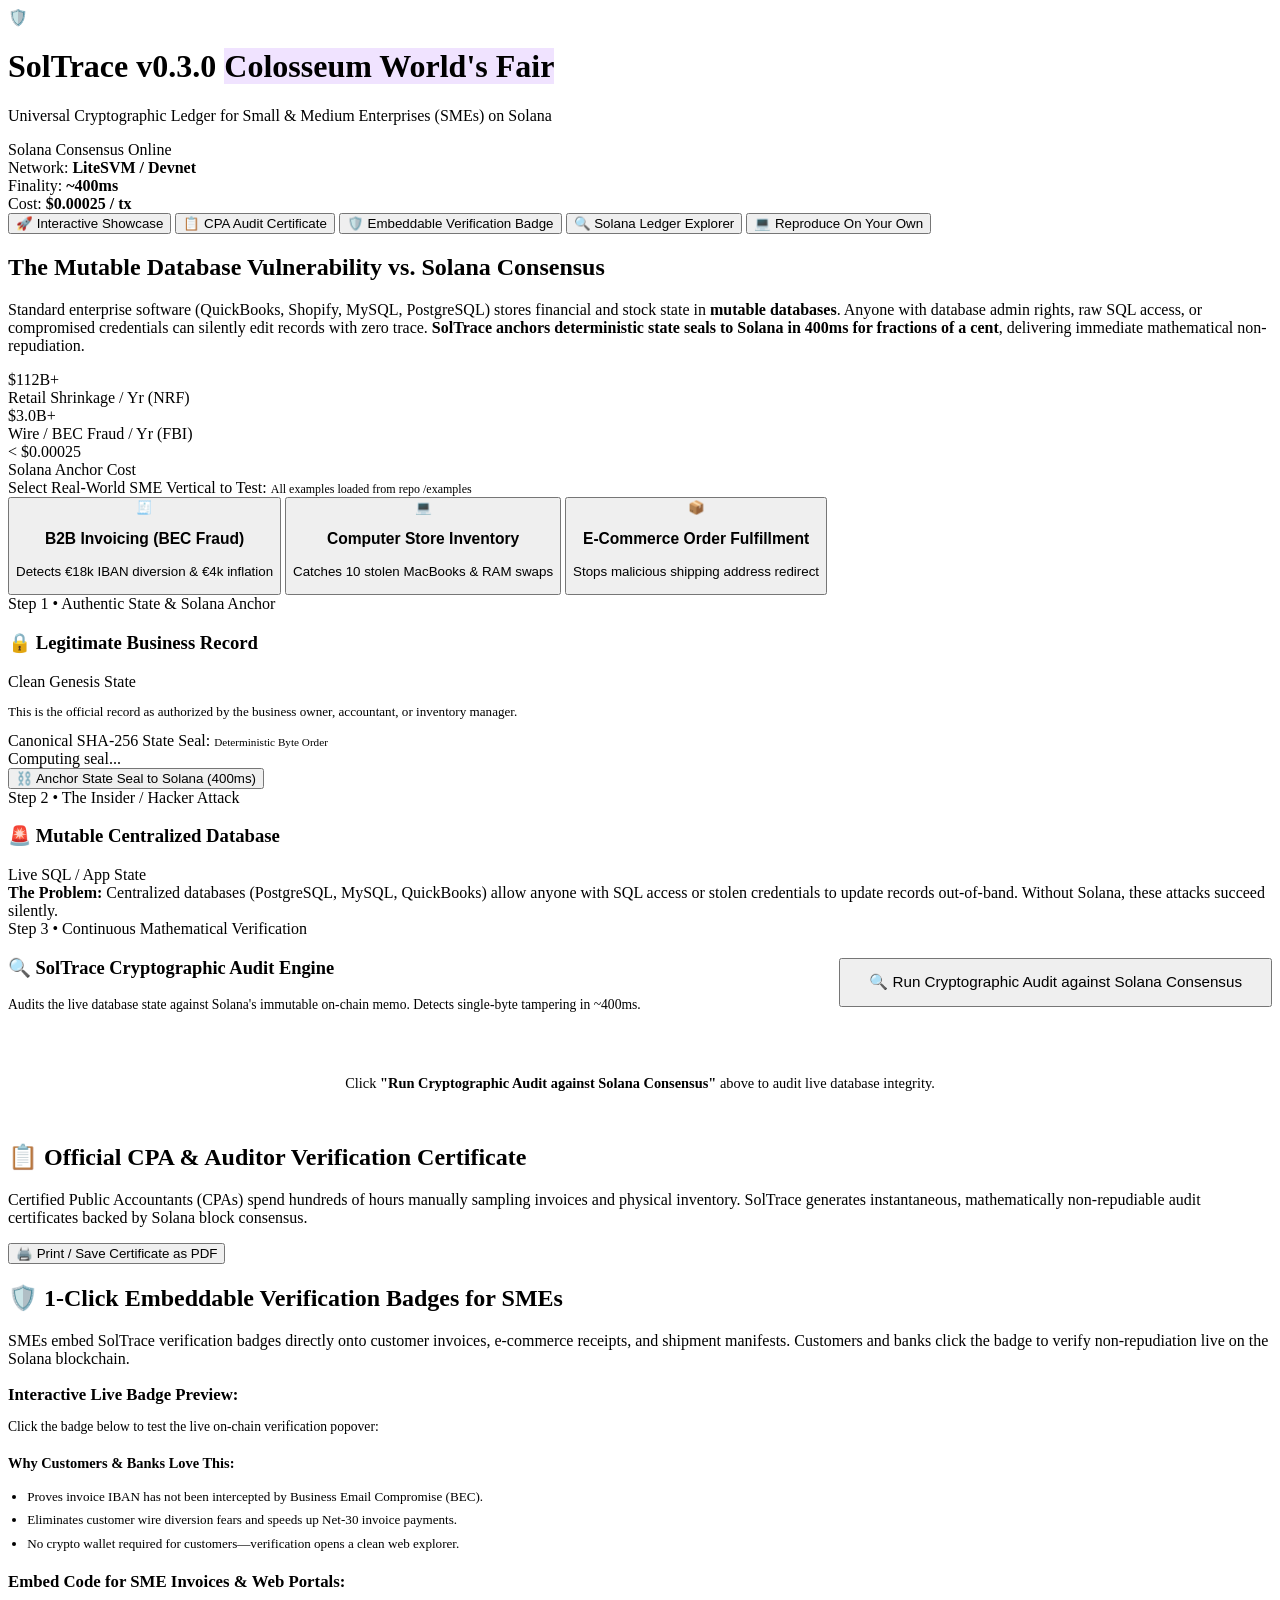
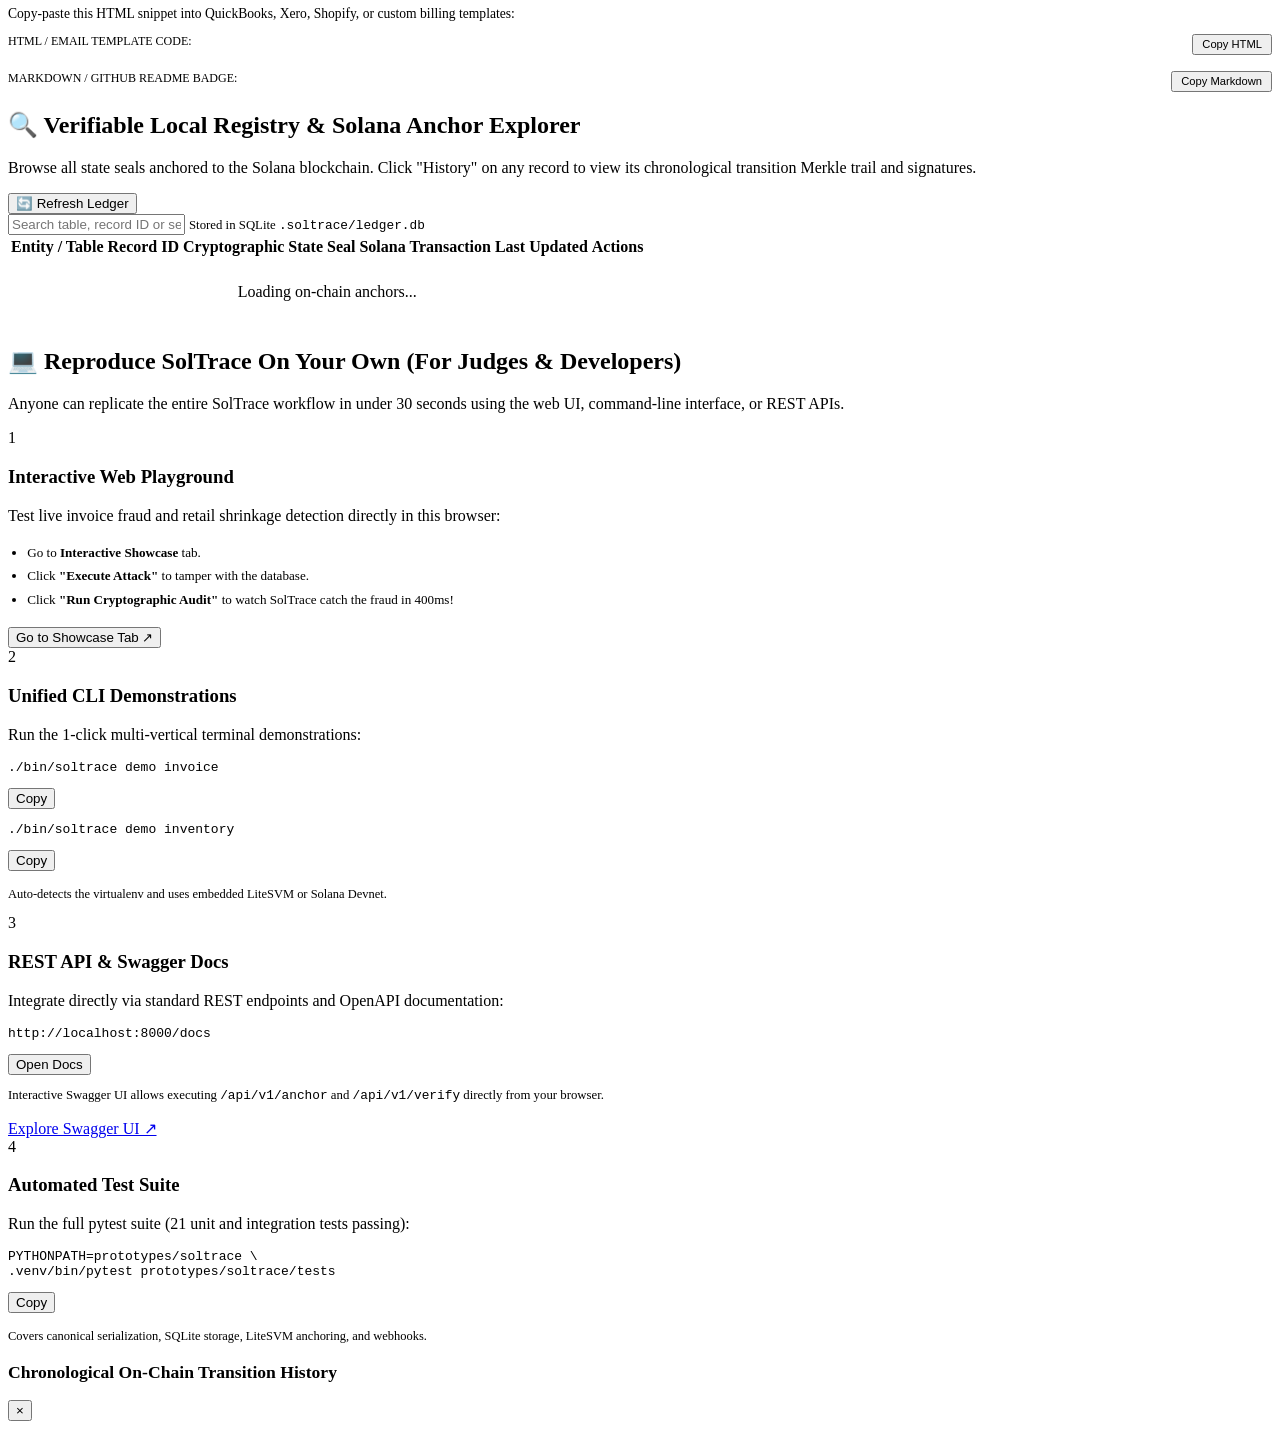
==== soltrace/static/index.html @ 2606b8f2 "feat: add interactive visual dashboard, CPA audit certificates, and verification badges - Add visual" ====
<!DOCTYPE html>
<html lang="en">
<head>
  <meta charset="UTF-8">
  <meta name="viewport" content="width=device-width, initial-scale=1.0">
  <title>SolTrace 🛡️ — Universal Cryptographic Ledger on Solana</title>
  <link rel="stylesheet" href="/static/style.css">
  <link rel="icon" href="data:image/svg+xml,<svg xmlns='http://www.w3.org/2000/svg' viewBox='0 0 100 100'><text y='.9em' font-size='90'>🛡️</text></svg>">
</head>
<body>

  <!-- Top App Header -->
  <header class="app-header">
    <div class="header-inner">
      <div class="brand-wrapper">
        <div class="brand-logo-icon">🛡️</div>
        <div class="brand-title-group">
          <h1>
            SolTrace
            <span class="badge-version">v0.3.0</span>
            <span class="badge-version" style="background:rgba(153,69,255,0.15); color:var(--solana-purple); border-color:rgba(153,69,255,0.3);">Colosseum World's Fair</span>
          </h1>
          <p>Universal Cryptographic Ledger for Small & Medium Enterprises (SMEs) on Solana</p>
        </div>
      </div>

      <!-- Network Telemetry -->
      <div class="network-telemetry">
        <div class="status-indicator">
          <span class="status-pulse"></span>
          <span>Solana Consensus Online</span>
        </div>
        <div class="telemetry-item">
          Network: <strong id="telemetry-network">LiteSVM / Devnet</strong>
        </div>
        <div class="telemetry-item">
          Finality: <strong>~400ms</strong>
        </div>
        <div class="telemetry-item">
          Cost: <strong>$0.00025 / tx</strong>
        </div>
      </div>
    </div>
  </header>

  <!-- Navigation Tabs -->
  <nav class="nav-tabs">
    <div class="nav-tabs-inner">
      <button class="tab-btn active" data-tab="tab-showcase">
        <span>🚀</span> Interactive Showcase
      </button>
      <button class="tab-btn" data-tab="tab-certificate">
        <span>📋</span> CPA Audit Certificate
      </button>
      <button class="tab-btn" data-tab="tab-badge">
        <span>🛡️</span> Embeddable Verification Badge
      </button>
      <button class="tab-btn" data-tab="tab-explorer">
        <span>🔍</span> Solana Ledger Explorer
      </button>
      <button class="tab-btn" data-tab="tab-reproduce">
        <span>💻</span> Reproduce On Your Own
      </button>
    </div>
  </nav>

  <!-- Main Content Area -->
  <main class="app-main">

    <!-- 1. Interactive Showcase Tab -->
    <section id="tab-showcase" class="tab-content-panel active">
      
      <!-- Story Context Banner -->
      <div class="story-banner">
        <div class="story-text">
          <h2>
            <span>The Mutable Database Vulnerability vs. Solana Consensus</span>
          </h2>
          <p>
            Standard enterprise software (QuickBooks, Shopify, MySQL, PostgreSQL) stores financial and stock state in <strong>mutable databases</strong>. Anyone with database admin rights, raw SQL access, or compromised credentials can silently edit records with zero trace. <strong>SolTrace anchors deterministic state seals to Solana in 400ms for fractions of a cent</strong>, delivering immediate mathematical non-repudiation.
          </p>
        </div>
        <div class="story-stats">
          <div class="stat-item">
            <div class="stat-value">$112B+</div>
            <div class="stat-label">Retail Shrinkage / Yr (NRF)</div>
          </div>
          <div class="stat-item">
            <div class="stat-value">$3.0B+</div>
            <div class="stat-label">Wire / BEC Fraud / Yr (FBI)</div>
          </div>
          <div class="stat-item">
            <div class="stat-value">&lt; $0.00025</div>
            <div class="stat-label">Solana Anchor Cost</div>
          </div>
        </div>
      </div>

      <!-- Vertical Showcase Selector -->
      <div class="vertical-selector-group">
        <div class="selector-label">
          <span>Select Real-World SME Vertical to Test:</span>
          <span style="font-size: 0.75rem; text-transform: none; color: var(--solana-cyan);">All examples loaded from repo /examples</span>
        </div>
        <div class="vertical-buttons">
          <button class="vertical-card-btn active" data-vertical="invoice" onclick="loadPreset('invoice')">
            <div class="vertical-icon">🧾</div>
            <div class="vertical-info">
              <h3>B2B Invoicing (BEC Fraud)</h3>
              <p>Detects €18k IBAN diversion & €4k inflation</p>
            </div>
          </button>

          <button class="vertical-card-btn" data-vertical="inventory" onclick="loadPreset('inventory')">
            <div class="vertical-icon">💻</div>
            <div class="vertical-info">
              <h3>Computer Store Inventory</h3>
              <p>Catches 10 stolen MacBooks & RAM swaps</p>
            </div>
          </button>

          <button class="vertical-card-btn" data-vertical="order" onclick="loadPreset('order')">
            <div class="vertical-icon">📦</div>
            <div class="vertical-info">
              <h3>E-Commerce Order Fulfillment</h3>
              <p>Stops malicious shipping address redirect</p>
            </div>
          </button>
        </div>
      </div>

      <!-- Two-Column Interactive Arena -->
      <div class="showcase-pipeline">

        <!-- Step 1: Authentic Record & Solana Anchor -->
        <div class="pipeline-card">
          <div class="card-step-badge">Step 1 • Authentic State & Solana Anchor</div>
          <div class="card-header">
            <h3><span>🔒</span> Legitimate Business Record</h3>
            <span class="badge-version" style="color: var(--solana-green);">Clean Genesis State</span>
          </div>

          <p style="font-size: 0.82rem; color: var(--text-secondary); margin-bottom: 0.75rem;">
            This is the official record as authorized by the business owner, accountant, or inventory manager.
          </p>

          <!-- Authentic Document Visualizer -->
          <div id="authentic-doc-container"></div>

          <!-- Deterministic Fingerprint Preview -->
          <div class="crypto-fingerprint-box">
            <div class="fingerprint-title">
              <span>Canonical SHA-256 State Seal:</span>
              <span style="color: var(--solana-cyan); font-size: 0.7rem;">Deterministic Byte Order</span>
            </div>
            <div id="state-seal-preview" class="fingerprint-hash">
              Computing seal...
            </div>
          </div>

          <!-- Solana Confirmation Box -->
          <div id="solana-confirmation-box" class="solana-confirmation-box" style="display: none;">
            <div class="conf-row">
              <span class="conf-label">Solana Status:</span>
              <span class="conf-val" style="color: var(--solana-green);">✔ Confirmed on Solana Blockchain</span>
            </div>
            <div class="conf-row">
              <span class="conf-label">Memo Program:</span>
              <span class="conf-val" style="font-size: 0.7rem;">MemoSq4gqABAXKb96qnH8TysNcWxMyWCqXgDLGmfcHr</span>
            </div>
            <div class="conf-row">
              <span class="conf-label">Transaction Tx:</span>
              <span class="conf-val" style="font-size: 0.72rem; word-break: break-all;" id="conf-signature">-</span>
            </div>
            <div class="conf-row">
              <span class="conf-label">Network / Latency:</span>
              <span class="conf-val" id="conf-network">LiteSVM (400ms • $0.00025)</span>
            </div>
            <div style="margin-top: 0.35rem; text-align: right;">
              <a id="conf-explorer-link" href="#" target="_blank" style="font-size: 0.75rem; color: var(--solana-cyan); text-decoration: none;">
                View on Solana Explorer ↗
              </a>
            </div>
          </div>

          <button id="btn-anchor-solana" class="btn btn-solana" onclick="anchorCurrentRecord()">
            <span>⛓️</span> Anchor State Seal to Solana (400ms)
          </button>
        </div>

        <!-- Step 2: Simulate The Attack -->
        <div id="live-doc-card" class="pipeline-card">
          <div class="card-step-badge" style="color: var(--warning-amber);">Step 2 • The Insider / Hacker Attack</div>
          <div class="card-header">
            <h3><span>🚨</span> Mutable Centralized Database</h3>
            <span class="badge-version" style="color: var(--warning-amber);">Live SQL / App State</span>
          </div>

          <!-- Context explanation -->
          <div class="attack-context-box">
            <strong>The Problem:</strong> Centralized databases (PostgreSQL, MySQL, QuickBooks) allow anyone with SQL access or stolen credentials to update records out-of-band. Without Solana, these attacks succeed silently.
          </div>

          <!-- Live Document Visualizer -->
          <div id="live-doc-container"></div>

          <!-- Attack Simulation Buttons -->
          <div id="attack-buttons-container" class="attack-buttons-group"></div>
        </div>

      </div>

      <!-- Step 3: Run Cryptographic Audit Panel (Full Width) -->
      <div class="audit-panel-section">
        <div class="card-step-badge" style="color: var(--solana-green);">Step 3 • Continuous Mathematical Verification</div>
        
        <div style="display: flex; align-items: center; justify-content: space-between; flex-wrap: wrap; gap: 1rem; margin-bottom: 1rem;">
          <div>
            <h3 style="font-size: 1.15rem; font-weight: 800;">
              <span>🔍</span> SolTrace Cryptographic Audit Engine
            </h3>
            <p style="font-size: 0.85rem; color: var(--text-secondary);">
              Audits the live database state against Solana's immutable on-chain memo. Detects single-byte tampering in ~400ms.
            </p>
          </div>

          <button id="btn-run-audit" class="btn btn-primary" style="font-size: 0.95rem; padding: 0.85rem 1.75rem;" onclick="runAuditVerification()">
            <span>🔍</span> Run Cryptographic Audit against Solana Consensus
          </button>
        </div>

        <!-- Dynamic Audit Results Banner -->
        <div id="audit-result-container">
          <div style="text-align: center; padding: 2rem; color: var(--text-muted); font-size: 0.9rem;">
            Click <strong>"Run Cryptographic Audit against Solana Consensus"</strong> above to audit live database integrity.
          </div>
        </div>

      </div>

    </section>

    <!-- 2. CPA Audit Certificate Tab -->
    <section id="tab-certificate" class="tab-content-panel">
      <div class="story-banner">
        <div class="story-text">
          <h2><span>📋</span> Official CPA & Auditor Verification Certificate</h2>
          <p>
            Certified Public Accountants (CPAs) spend hundreds of hours manually sampling invoices and physical inventory. SolTrace generates instantaneous, mathematically non-repudiable audit certificates backed by Solana block consensus.
          </p>
        </div>
        <div>
          <button class="btn btn-primary" onclick="printCertificate()">
            <span>🖨️</span> Print / Save Certificate as PDF
          </button>
        </div>
      </div>

      <!-- Certificate Preview Container -->
      <div id="cert-render-target"></div>
    </section>

    <!-- 3. Embeddable Verification Badge Tab -->
    <section id="tab-badge" class="tab-content-panel">
      <div class="story-banner">
        <div class="story-text">
          <h2><span>🛡️</span> 1-Click Embeddable Verification Badges for SMEs</h2>
          <p>
            SMEs embed SolTrace verification badges directly onto customer invoices, e-commerce receipts, and shipment manifests. Customers and banks click the badge to verify non-repudiation live on the Solana blockchain.
          </p>
        </div>
      </div>

      <div class="badge-showcase-grid">
        <div class="badge-preview-card">
          <h3 style="font-size: 1.05rem; margin-bottom: 0.5rem;">Interactive Live Badge Preview:</h3>
          <p style="font-size: 0.85rem; color: var(--text-secondary); margin-bottom: 1.25rem;">
            Click the badge below to test the live on-chain verification popover:
          </p>

          <div class="badge-live-render" id="badge-preview-target"></div>

          <h4 style="font-size: 0.9rem; margin-bottom: 0.5rem;">Why Customers & Banks Love This:</h4>
          <ul style="font-size: 0.82rem; color: var(--text-secondary); padding-left: 1.2rem; line-height: 1.8;">
            <li>Proves invoice IBAN has not been intercepted by Business Email Compromise (BEC).</li>
            <li>Eliminates customer wire diversion fears and speeds up Net-30 invoice payments.</li>
            <li>No crypto wallet required for customers—verification opens a clean web explorer.</li>
          </ul>
        </div>

        <div class="badge-preview-card">
          <h3 style="font-size: 1.05rem; margin-bottom: 0.5rem;">Embed Code for SME Invoices & Web Portals:</h3>
          <p style="font-size: 0.85rem; color: var(--text-secondary); margin-bottom: 0.75rem;">
            Copy-paste this HTML snippet into QuickBooks, Xero, Shopify, or custom billing templates:
          </p>

          <div style="margin-bottom: 1rem;">
            <div style="font-size: 0.75rem; text-transform: uppercase; color: var(--text-muted); margin-bottom: 0.35rem; display: flex; justify-content: space-between;">
              <span>HTML / Email Template Code:</span>
              <button class="btn btn-outline" style="padding: 0.15rem 0.5rem; font-size: 0.7rem;" onclick="copyCode('code-snippet-html')">Copy HTML</button>
            </div>
            <pre class="code-box" id="code-snippet-html"></pre>
          </div>

          <div>
            <div style="font-size: 0.75rem; text-transform: uppercase; color: var(--text-muted); margin-bottom: 0.35rem; display: flex; justify-content: space-between;">
              <span>Markdown / GitHub README Badge:</span>
              <button class="btn btn-outline" style="padding: 0.15rem 0.5rem; font-size: 0.7rem;" onclick="copyCode('code-snippet-md')">Copy Markdown</button>
            </div>
            <pre class="code-box" id="code-snippet-md"></pre>
          </div>
        </div>
      </div>
    </section>

    <!-- 4. Solana Ledger Explorer Tab -->
    <section id="tab-explorer" class="tab-content-panel">
      <div class="story-banner">
        <div class="story-text">
          <h2><span>🔍</span> Verifiable Local Registry & Solana Anchor Explorer</h2>
          <p>
            Browse all state seals anchored to the Solana blockchain. Click "History" on any record to view its chronological transition Merkle trail and signatures.
          </p>
        </div>
        <div>
          <button class="btn btn-outline" onclick="refreshLedger()">
            <span>🔄</span> Refresh Ledger
          </button>
        </div>
      </div>

      <div class="explorer-table-wrapper">
        <div class="table-controls">
          <input type="text" class="search-input" placeholder="Search table, record ID or seal..." onkeyup="filterExplorerTable(this.value)">
          <span style="font-size: 0.8rem; color: var(--text-muted);">Stored in SQLite <code>.soltrace/ledger.db</code></span>
        </div>

        <table class="explorer-table">
          <thead>
            <tr>
              <th>Entity / Table</th>
              <th>Record ID</th>
              <th>Cryptographic State Seal</th>
              <th>Solana Transaction</th>
              <th>Last Updated</th>
              <th>Actions</th>
            </tr>
          </thead>
          <tbody id="explorer-table-body">
            <tr>
              <td colspan="6" style="text-align: center; padding: 1.5rem; color: var(--text-muted);">
                Loading on-chain anchors...
              </td>
            </tr>
          </tbody>
        </table>
      </div>
    </section>

    <!-- 5. Reproduce On Your Own Tab -->
    <section id="tab-reproduce" class="tab-content-panel">
      <div class="story-banner">
        <div class="story-text">
          <h2><span>💻</span> Reproduce SolTrace On Your Own (For Judges & Developers)</h2>
          <p>
            Anyone can replicate the entire SolTrace workflow in under 30 seconds using the web UI, command-line interface, or REST APIs.
          </p>
        </div>
      </div>

      <div class="reproduce-grid">
        
        <div class="reproduce-step-card">
          <div class="step-number-tag">1</div>
          <h3>Interactive Web Playground</h3>
          <p>Test live invoice fraud and retail shrinkage detection directly in this browser:</p>
          <ul style="font-size: 0.82rem; color: var(--text-secondary); padding-left: 1.2rem; line-height: 1.8; margin-bottom: 1rem;">
            <li>Go to <strong>Interactive Showcase</strong> tab.</li>
            <li>Click <strong>"Execute Attack"</strong> to tamper with the database.</li>
            <li>Click <strong>"Run Cryptographic Audit"</strong> to watch SolTrace catch the fraud in 400ms!</li>
          </ul>
          <button class="btn btn-primary" onclick="switchTab('tab-showcase')">Go to Showcase Tab ↗</button>
        </div>

        <div class="reproduce-step-card">
          <div class="step-number-tag">2</div>
          <h3>Unified CLI Demonstrations</h3>
          <p>Run the 1-click multi-vertical terminal demonstrations:</p>
          <div style="position: relative; margin-bottom: 0.75rem;">
            <pre class="code-box">./bin/soltrace demo invoice</pre>
            <button class="copy-code-btn" onclick="navigator.clipboard.writeText('./bin/soltrace demo invoice'); alert('Copied!');">Copy</button>
          </div>
          <div style="position: relative; margin-bottom: 1rem;">
            <pre class="code-box">./bin/soltrace demo inventory</pre>
            <button class="copy-code-btn" onclick="navigator.clipboard.writeText('./bin/soltrace demo inventory'); alert('Copied!');">Copy</button>
          </div>
          <p style="font-size: 0.78rem; color: var(--text-muted);">Auto-detects the virtualenv and uses embedded LiteSVM or Solana Devnet.</p>
        </div>

        <div class="reproduce-step-card">
          <div class="step-number-tag">3</div>
          <h3>REST API & Swagger Docs</h3>
          <p>Integrate directly via standard REST endpoints and OpenAPI documentation:</p>
          <div style="position: relative; margin-bottom: 0.75rem;">
            <pre class="code-box">http://localhost:8000/docs</pre>
            <button class="copy-code-btn" onclick="window.open('/docs', '_blank');">Open Docs</button>
          </div>
          <p style="font-size: 0.8rem; color: var(--text-secondary); margin-bottom: 1rem;">
            Interactive Swagger UI allows executing <code>/api/v1/anchor</code> and <code>/api/v1/verify</code> directly from your browser.
          </p>
          <a href="/docs" target="_blank" class="btn btn-outline">Explore Swagger UI ↗</a>
        </div>

        <div class="reproduce-step-card">
          <div class="step-number-tag">4</div>
          <h3>Automated Test Suite</h3>
          <p>Run the full pytest suite (21 unit and integration tests passing):</p>
          <div style="position: relative; margin-bottom: 1rem;">
            <pre class="code-box">PYTHONPATH=prototypes/soltrace \
.venv/bin/pytest prototypes/soltrace/tests</pre>
            <button class="copy-code-btn" onclick="navigator.clipboard.writeText('PYTHONPATH=prototypes/soltrace .venv/bin/pytest prototypes/soltrace/tests'); alert('Copied!');">Copy</button>
          </div>
          <p style="font-size: 0.78rem; color: var(--text-muted);">Covers canonical serialization, SQLite storage, LiteSVM anchoring, and webhooks.</p>
        </div>

      </div>
    </section>

  </main>

  <!-- History Modal Overlay -->
  <div id="history-modal" class="modal-overlay" onclick="if(event.target===this)closeModal()">
    <div class="modal-window">
      <div class="modal-header">
        <h3 style="font-size: 1.1rem; font-weight: 700;">Chronological On-Chain Transition History</h3>
        <button class="modal-close-btn" onclick="closeModal()">&times;</button>
      </div>
      <div id="modal-history-content"></div>
    </div>
  </div>

  <script src="/static/app.js"></script>
</body>
</html>
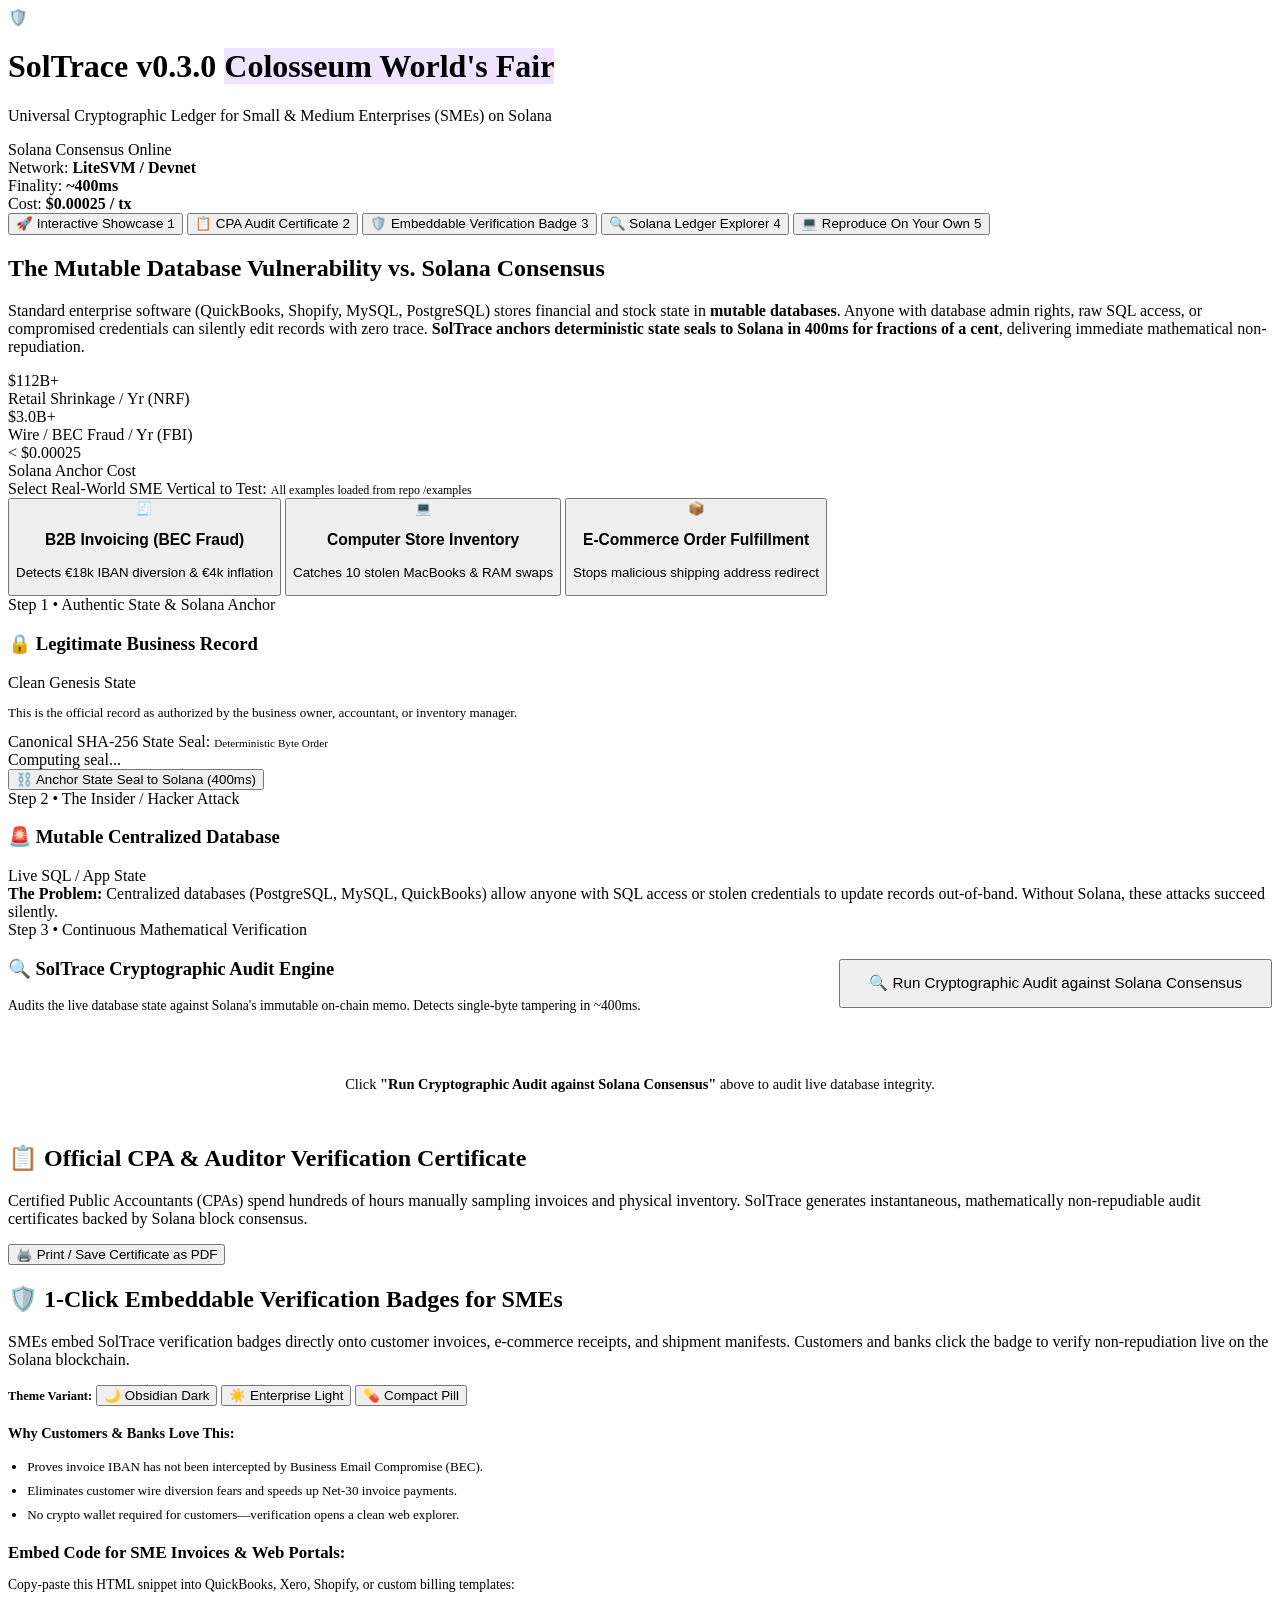
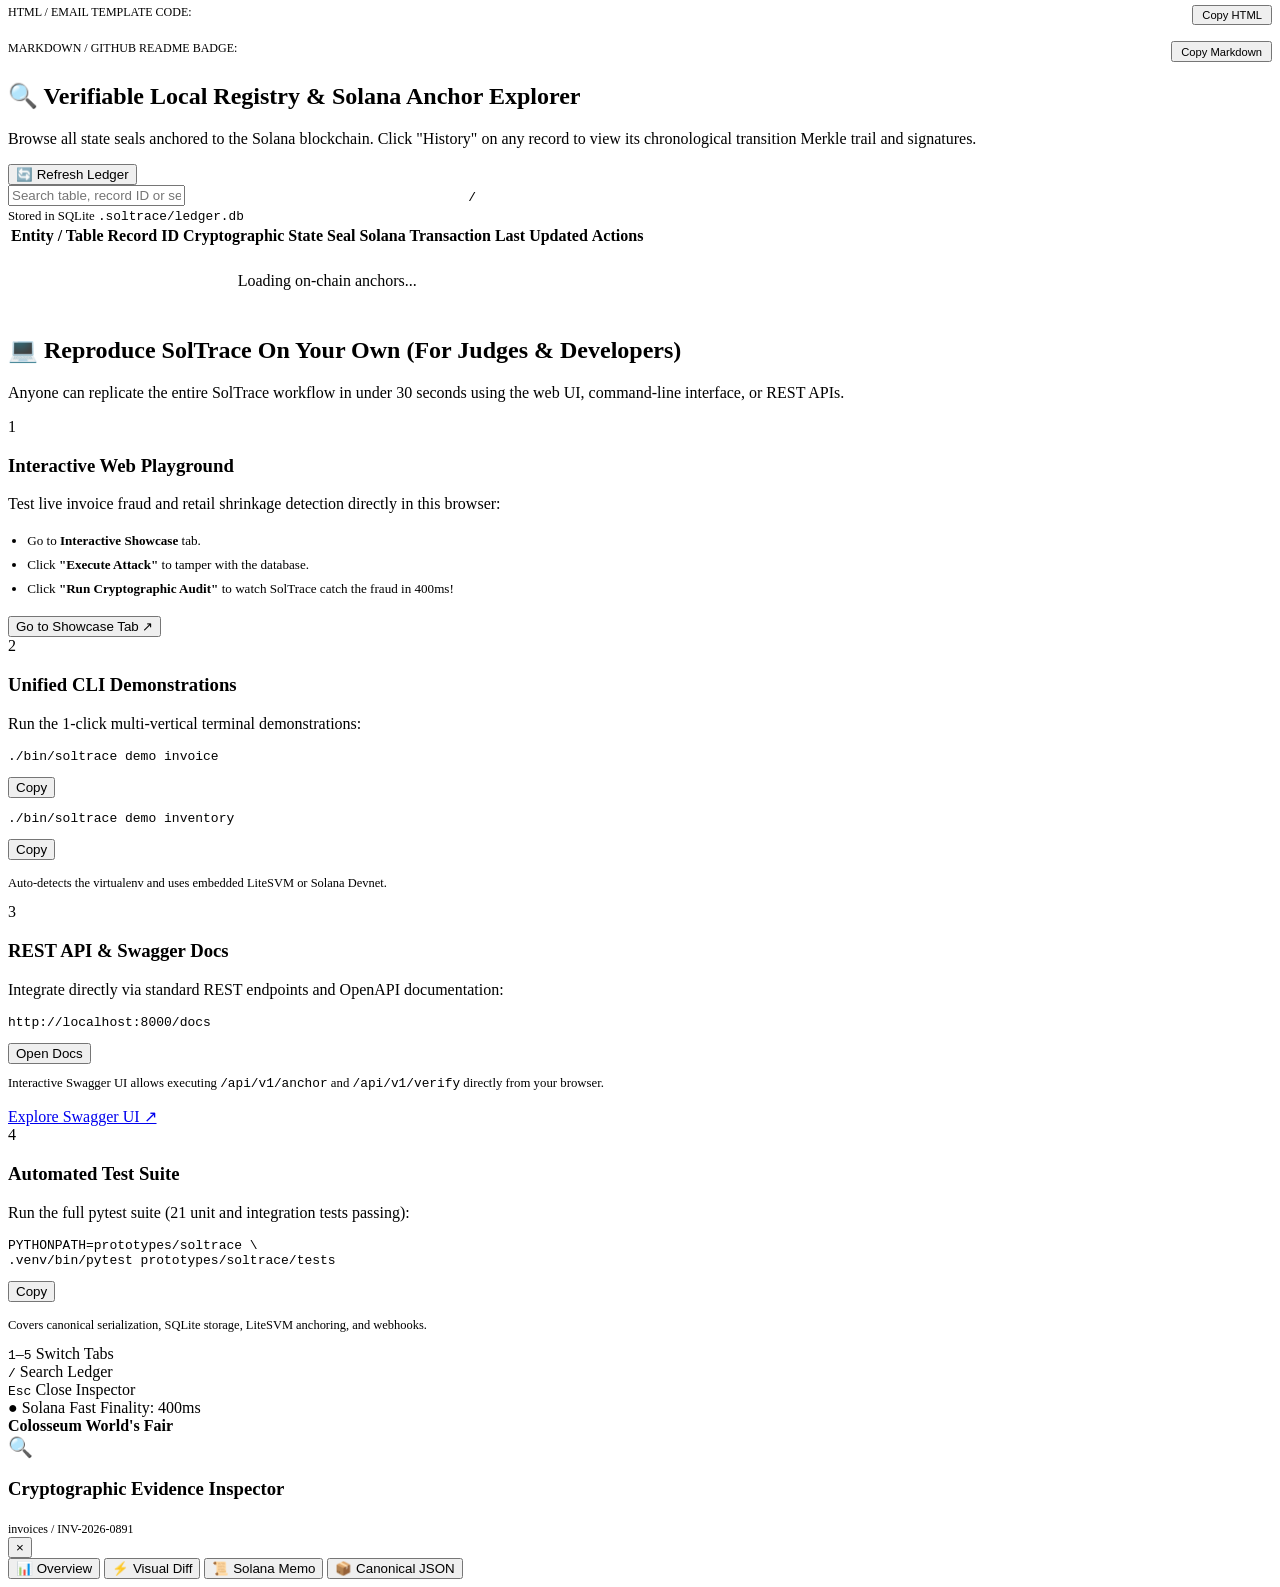
==== commit 406d92b6: "feat(ui): elevate frontend design based on human-crafted open source benchmarks - Add slide-over ins" ====
--- a/soltrace/static/index.html
+++ b/soltrace/static/index.html
@@ -47,19 +47,19 @@
   <nav class="nav-tabs">
     <div class="nav-tabs-inner">
       <button class="tab-btn active" data-tab="tab-showcase">
-        <span>🚀</span> Interactive Showcase
+        <span>🚀</span> Interactive Showcase <kbd class="key-badge">1</kbd>
       </button>
       <button class="tab-btn" data-tab="tab-certificate">
-        <span>📋</span> CPA Audit Certificate
+        <span>📋</span> CPA Audit Certificate <kbd class="key-badge">2</kbd>
       </button>
       <button class="tab-btn" data-tab="tab-badge">
-        <span>🛡️</span> Embeddable Verification Badge
+        <span>🛡️</span> Embeddable Verification Badge <kbd class="key-badge">3</kbd>
       </button>
       <button class="tab-btn" data-tab="tab-explorer">
-        <span>🔍</span> Solana Ledger Explorer
+        <span>🔍</span> Solana Ledger Explorer <kbd class="key-badge">4</kbd>
       </button>
       <button class="tab-btn" data-tab="tab-reproduce">
-        <span>💻</span> Reproduce On Your Own
+        <span>💻</span> Reproduce On Your Own <kbd class="key-badge">5</kbd>
       </button>
     </div>
   </nav>
@@ -176,10 +176,26 @@
               <span class="conf-label">Network / Latency:</span>
               <span class="conf-val" id="conf-network">LiteSVM (400ms • $0.00025)</span>
             </div>
-            <div style="margin-top: 0.35rem; text-align: right;">
+            <div style="margin-top: 0.35rem; display: flex; justify-content: space-between; align-items: center;">
+              <button class="btn btn-outline" style="padding: 0.2rem 0.5rem; font-size: 0.72rem;" onclick="openCurrentInDrawer()">
+                <span>🔍</span> Inspect Evidence
+              </button>
               <a id="conf-explorer-link" href="#" target="_blank" style="font-size: 0.75rem; color: var(--solana-cyan); text-decoration: none;">
                 View on Solana Explorer ↗
               </a>
+            </div>
+
+            <!-- Solana Foundation Explorer Style Decoded Memo Inspector -->
+            <div id="memo-decoder-container" style="display: none; margin-top: 0.85rem;">
+              <div class="memo-decoder-card">
+                <div class="memo-program-header">
+                  <span style="font-weight: 700; color: var(--text-primary); display: flex; align-items: center; gap: 0.35rem;">
+                    <span>📜</span> Decoded Solana Memo Instruction
+                  </span>
+                  <span class="program-pill">spl-memo v2</span>
+                </div>
+                <div class="memo-tokens-breakdown" id="memo-tokens-list"></div>
+              </div>
             </div>
           </div>
 
@@ -206,6 +222,17 @@
 
           <!-- Attack Simulation Buttons -->
           <div id="attack-buttons-container" class="attack-buttons-group"></div>
+
+          <!-- Evil Martians / GitGuardian Visual Diff Container -->
+          <div id="visual-diff-container" style="display: none; margin-top: 0.85rem;">
+            <div class="visual-diff-box">
+              <div class="diff-header">
+                <span><span>⚡</span> Cryptographic State Drift Diff</span>
+                <span style="color: var(--tamper-red); font-weight: 700;">DATABASE TAMPER DETECTED</span>
+              </div>
+              <div class="diff-body" id="visual-diff-body"></div>
+            </div>
+          </div>
         </div>
 
       </div>
@@ -273,10 +300,18 @@
 
       <div class="badge-showcase-grid">
         <div class="badge-preview-card">
-          <h3 style="font-size: 1.05rem; margin-bottom: 0.5rem;">Interactive Live Badge Preview:</h3>
-          <p style="font-size: 0.85rem; color: var(--text-secondary); margin-bottom: 1.25rem;">
-            Click the badge below to test the live on-chain verification popover:
-          </p>
+          <div class="badge-customizer-controls">
+            <span style="font-size: 0.78rem; color: var(--text-muted); font-weight: 600;">Theme Variant:</span>
+            <button class="customizer-btn active" id="btn-theme-dark" onclick="setBadgeTheme('dark')">
+              <span>🌙</span> Obsidian Dark
+            </button>
+            <button class="customizer-btn" id="btn-theme-light" onclick="setBadgeTheme('light')">
+              <span>☀️</span> Enterprise Light
+            </button>
+            <button class="customizer-btn" id="btn-theme-compact" onclick="setBadgeTheme('compact')">
+              <span>💊</span> Compact Pill
+            </button>
+          </div>
 
           <div class="badge-live-render" id="badge-preview-target"></div>
 
@@ -331,7 +366,12 @@
 
       <div class="explorer-table-wrapper">
         <div class="table-controls">
-          <input type="text" class="search-input" placeholder="Search table, record ID or seal..." onkeyup="filterExplorerTable(this.value)">
+          <div style="position: relative; flex: 1; max-width: 480px;">
+            <input type="text" id="explorer-search-input" class="search-input" placeholder="Search table, record ID or seal... (Press / to focus)" onkeyup="filterExplorerTable(this.value)">
+            <span style="position: absolute; right: 12px; top: 50%; transform: translateY(-50%); pointer-events: none;">
+              <kbd class="key-badge">/</kbd>
+            </span>
+          </div>
           <span style="font-size: 0.8rem; color: var(--text-muted);">Stored in SQLite <code>.soltrace/ledger.db</code></span>
         </div>
 
@@ -428,16 +468,77 @@
 
   </main>
 
-  <!-- History Modal Overlay -->
-  <div id="history-modal" class="modal-overlay" onclick="if(event.target===this)closeModal()">
-    <div class="modal-window">
-      <div class="modal-header">
-        <h3 style="font-size: 1.1rem; font-weight: 700;">Chronological On-Chain Transition History</h3>
-        <button class="modal-close-btn" onclick="closeModal()">&times;</button>
-      </div>
-      <div id="modal-history-content"></div>
-    </div>
-  </div>
+  <!-- Linear-Style Keyboard Shortcuts Footer -->
+  <footer class="shortcuts-footer-bar">
+    <div class="shortcut-item">
+      <kbd class="key-badge">1</kbd>–<kbd class="key-badge">5</kbd>
+      <span>Switch Tabs</span>
+    </div>
+    <div class="shortcut-item">
+      <kbd class="key-badge">/</kbd>
+      <span>Search Ledger</span>
+    </div>
+    <div class="shortcut-item">
+      <kbd class="key-badge">Esc</kbd>
+      <span>Close Inspector</span>
+    </div>
+    <div class="shortcut-item">
+      <span style="color: var(--solana-green);">●</span>
+      <span>Solana Fast Finality: 400ms</span>
+    </div>
+    <div class="shortcut-item">
+      <span style="color: var(--solana-purple); font-weight: 700;">Colosseum World's Fair</span>
+    </div>
+  </footer>
+
+  <!-- Retraced / Open-Source Inspired Slide-Over Inspector Drawer -->
+  <div id="drawer-backdrop" class="drawer-backdrop" onclick="closeDrawer()"></div>
+  <aside id="inspector-drawer" class="inspector-drawer">
+    <div class="drawer-header">
+      <div class="drawer-header-left">
+        <span style="font-size: 1.25rem;">🔍</span>
+        <div>
+          <h3 id="drawer-title">Cryptographic Evidence Inspector</h3>
+          <span id="drawer-subtitle" style="font-size: 0.75rem; color: var(--text-muted); font-family: var(--font-mono);">invoices / INV-2026-0891</span>
+        </div>
+      </div>
+      <button class="drawer-close-btn" onclick="closeDrawer()" title="Close (Esc)">&times;</button>
+    </div>
+
+    <!-- Drawer Tabs -->
+    <div class="drawer-tabs">
+      <button class="drawer-tab-btn active" data-drawer-tab="pane-overview" onclick="switchDrawerTab('pane-overview')">
+        <span>📊</span> Overview
+      </button>
+      <button class="drawer-tab-btn" data-drawer-tab="pane-diff" onclick="switchDrawerTab('pane-diff')">
+        <span>⚡</span> Visual Diff
+      </button>
+      <button class="drawer-tab-btn" data-drawer-tab="pane-memo" onclick="switchDrawerTab('pane-memo')">
+        <span>📜</span> Solana Memo
+      </button>
+      <button class="drawer-tab-btn" data-drawer-tab="pane-json" onclick="switchDrawerTab('pane-json')">
+        <span>📦</span> Canonical JSON
+      </button>
+    </div>
+
+    <!-- Drawer Body -->
+    <div class="drawer-body">
+      <!-- Pane 1: Overview -->
+      <div id="pane-overview" class="drawer-tab-pane active"></div>
+
+      <!-- Pane 2: Cryptographic Diff -->
+      <div id="pane-diff" class="drawer-tab-pane"></div>
+
+      <!-- Pane 3: Solana Memo -->
+      <div id="pane-memo" class="drawer-tab-pane"></div>
+
+      <!-- Pane 4: Canonical JSON -->
+      <div id="pane-json" class="drawer-tab-pane"></div>
+    </div>
+  </aside>
+
+  <!-- Toast Notification System -->
+  <div id="toast-container" class="toast-container"></div>
 
   <script src="/static/app.js"></script>
 </body>
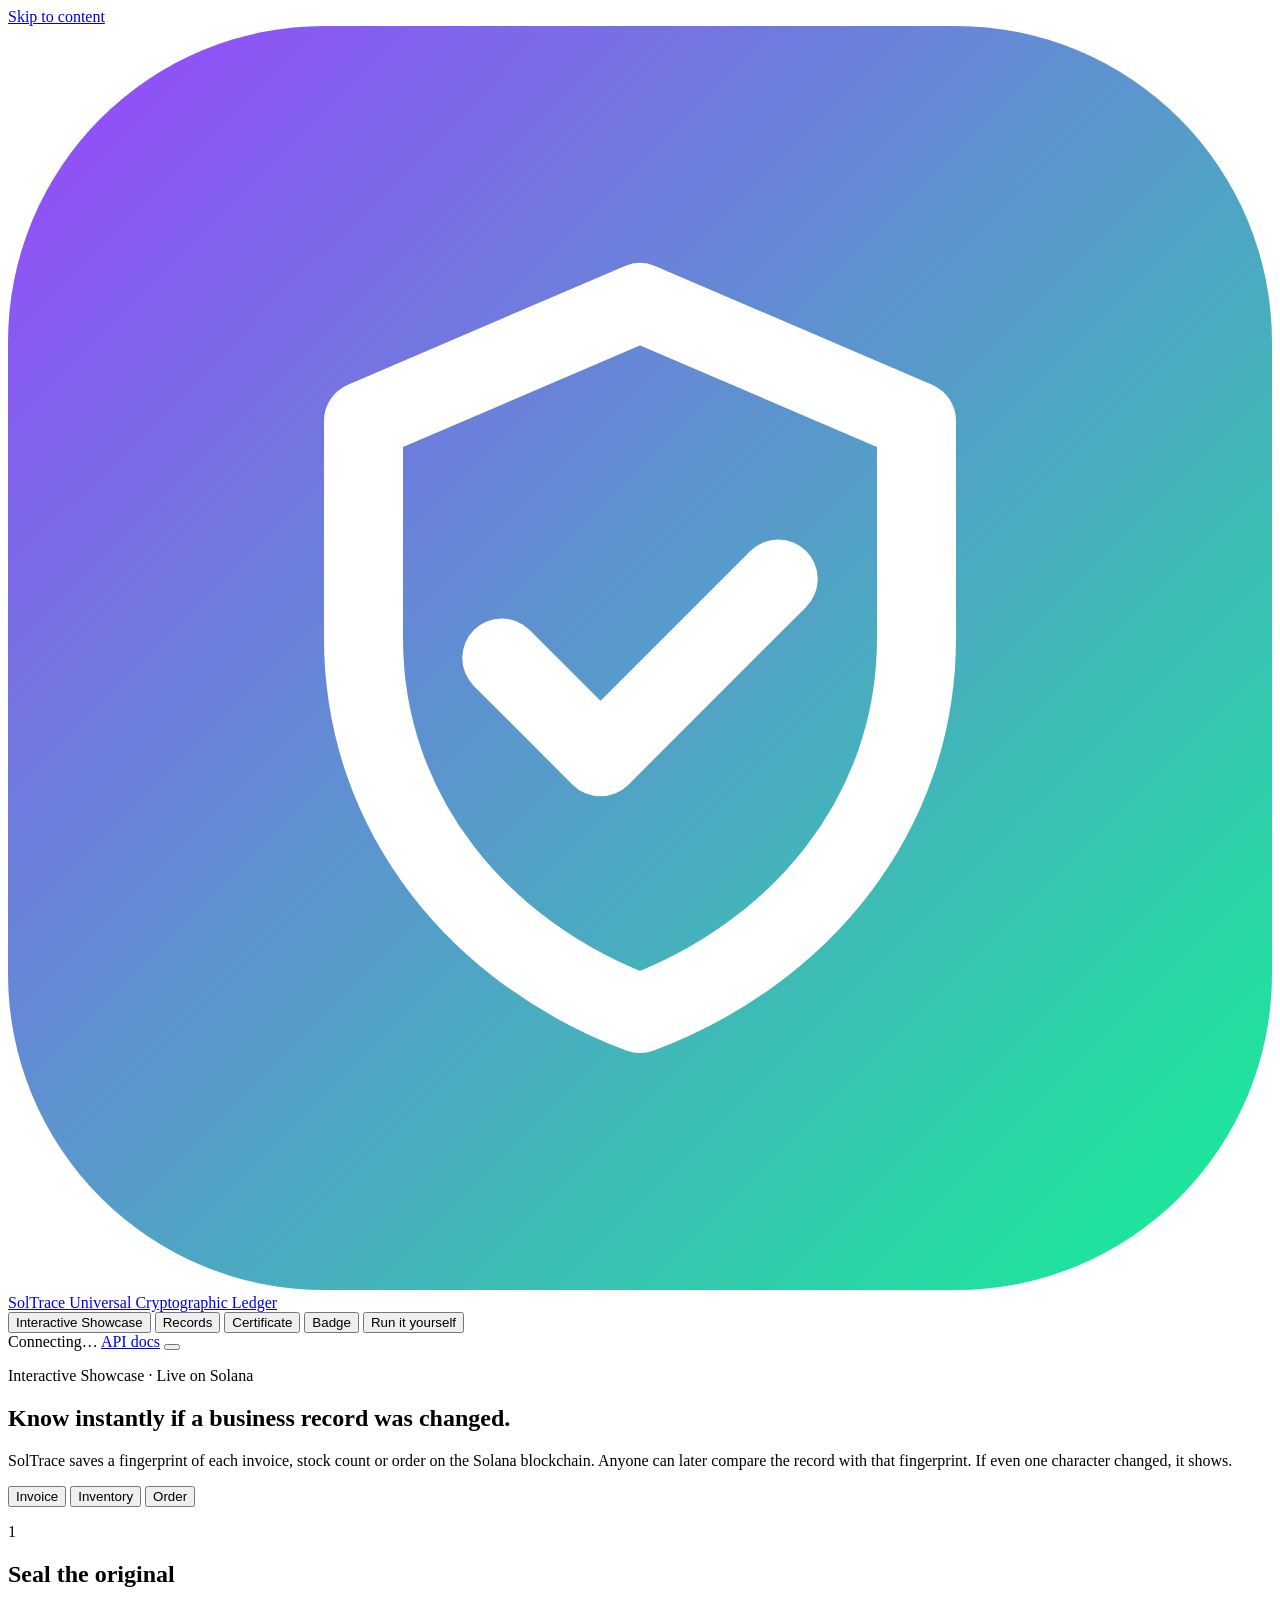
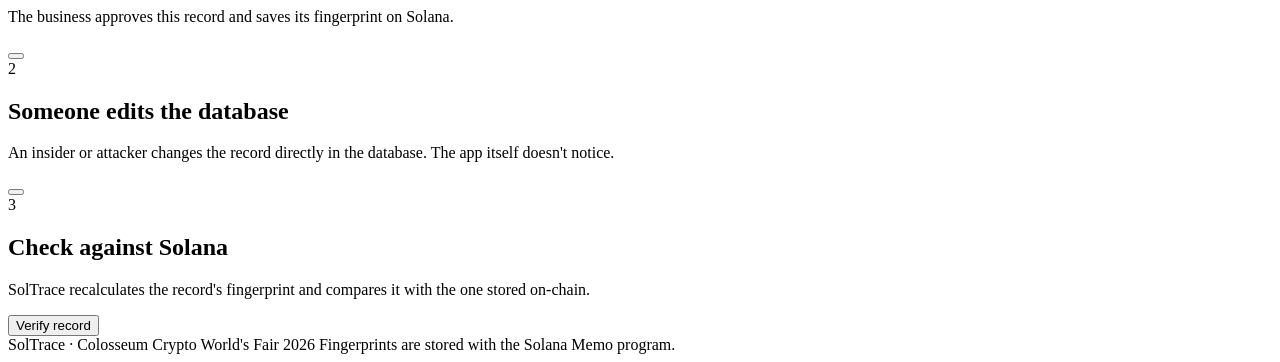
==== commit d0660ad9: "feat(ui): complete clean Geist/shadcn redesign of SolTrace dashboard" ====
--- a/soltrace/static/index.html
+++ b/soltrace/static/index.html
@@ -2,543 +2,338 @@
 <html lang="en">
 <head>
   <meta charset="UTF-8">
-  <meta name="viewport" content="width=device-width, initial-scale=1.0">
-  <title>SolTrace 🛡️ — Universal Cryptographic Ledger on Solana</title>
+  <meta name="viewport" content="width=device-width, initial-scale=1">
+  <meta name="color-scheme" content="light dark">
+  <script>
+    {
+      const pinned = localStorage.getItem("soltrace-color-scheme");
+      if (pinned) {
+        document.documentElement.dataset.theme = pinned;
+        document.querySelector('meta[name="color-scheme"]').content = pinned;
+      }
+    }
+  </script>
+  <title>SolTrace — Tamper-proof business records on Solana</title>
+  <meta name="description" content="SolTrace seals invoices, inventory and orders on Solana so anyone can prove a record hasn't been changed.">
+  <link rel="preconnect" href="https://fonts.googleapis.com">
+  <link rel="preconnect" href="https://fonts.gstatic.com" crossorigin>
+  <link rel="stylesheet" href="https://fonts.googleapis.com/css2?family=Geist:wght@400;500;600;700&family=Geist+Mono:wght@400;500&display=swap">
   <link rel="stylesheet" href="/static/style.css">
-  <link rel="icon" href="data:image/svg+xml,<svg xmlns='http://www.w3.org/2000/svg' viewBox='0 0 100 100'><text y='.9em' font-size='90'>🛡️</text></svg>">
+  <link rel="icon" href="data:image/svg+xml,%3Csvg xmlns='http://www.w3.org/2000/svg' viewBox='0 0 32 32'%3E%3Cdefs%3E%3ClinearGradient id='g' x1='0' y1='0' x2='1' y2='1'%3E%3Cstop offset='0' stop-color='%239945FF'/%3E%3Cstop offset='1' stop-color='%2314F195'/%3E%3C/linearGradient%3E%3C/defs%3E%3Crect width='32' height='32' rx='8' fill='url(%23g)'/%3E%3Cpath d='M16 7l7 3v5.5c0 4.5-3 8-7 9.5-4-1.5-7-5-7-9.5V10z' fill='none' stroke='white' stroke-width='2' stroke-linejoin='round'/%3E%3Cpath d='M12.5 16l2.5 2.5 4.5-4.5' fill='none' stroke='white' stroke-width='2' stroke-linecap='round' stroke-linejoin='round'/%3E%3C/svg%3E">
 </head>
 <body>
 
-  <!-- Top App Header -->
-  <header class="app-header">
-    <div class="header-inner">
-      <div class="brand-wrapper">
-        <div class="brand-logo-icon">🛡️</div>
-        <div class="brand-title-group">
-          <h1>
-            SolTrace
-            <span class="badge-version">v0.3.0</span>
-            <span class="badge-version" style="background:rgba(153,69,255,0.15); color:var(--solana-purple); border-color:rgba(153,69,255,0.3);">Colosseum World's Fair</span>
-          </h1>
-          <p>Universal Cryptographic Ledger for Small & Medium Enterprises (SMEs) on Solana</p>
-        </div>
-      </div>
-
-      <!-- Network Telemetry -->
-      <div class="network-telemetry">
-        <div class="status-indicator">
-          <span class="status-pulse"></span>
-          <span>Solana Consensus Online</span>
-        </div>
-        <div class="telemetry-item">
-          Network: <strong id="telemetry-network">LiteSVM / Devnet</strong>
-        </div>
-        <div class="telemetry-item">
-          Finality: <strong>~400ms</strong>
-        </div>
-        <div class="telemetry-item">
-          Cost: <strong>$0.00025 / tx</strong>
-        </div>
+  <a class="skip-link" href="#main">Skip to content</a>
+
+  <!-- ============ Top bar ============ -->
+  <header class="topbar">
+    <div class="container topbar-inner">
+      <a class="brand" href="#demo" aria-label="SolTrace home">
+        <svg class="brand-mark" viewBox="0 0 32 32" aria-hidden="true">
+          <defs>
+            <linearGradient id="brand-gradient" x1="0" y1="0" x2="1" y2="1">
+              <stop offset="0" stop-color="#9945FF"/>
+              <stop offset="1" stop-color="#14F195"/>
+            </linearGradient>
+          </defs>
+          <rect width="32" height="32" rx="8" fill="url(#brand-gradient)"/>
+          <path d="M16 7l7 3v5.5c0 4.5-3 8-7 9.5-4-1.5-7-5-7-9.5V10z" fill="none" stroke="#fff" stroke-width="2" stroke-linejoin="round"/>
+          <path d="M12.5 16l2.5 2.5 4.5-4.5" fill="none" stroke="#fff" stroke-width="2" stroke-linecap="round" stroke-linejoin="round"/>
+        </svg>
+        <span class="brand-name">SolTrace</span>
+        <span class="brand-badge">Universal Cryptographic Ledger</span>
+      </a>
+
+      <nav class="tabs" role="tablist" aria-label="Sections">
+        <button class="tab" role="tab" id="tab-demo" aria-controls="view-demo" aria-selected="true" data-view="demo">Interactive Showcase</button>
+        <button class="tab" role="tab" id="tab-records" aria-controls="view-records" aria-selected="false" tabindex="-1" data-view="records">Records</button>
+        <button class="tab" role="tab" id="tab-certificate" aria-controls="view-certificate" aria-selected="false" tabindex="-1" data-view="certificate">Certificate</button>
+        <button class="tab" role="tab" id="tab-badge" aria-controls="view-badge" aria-selected="false" tabindex="-1" data-view="badge">Badge</button>
+        <button class="tab" role="tab" id="tab-run" aria-controls="view-run" aria-selected="false" tabindex="-1" data-view="run">Run it yourself</button>
+      </nav>
+
+      <div class="topbar-actions">
+        <span class="net-pill" id="net-pill" title="Solana connection">
+          <span class="net-dot" aria-hidden="true"></span>
+          <span id="net-label">Connecting…</span>
+        </span>
+        <a class="btn btn-ghost btn-sm" href="/docs" target="_blank" rel="noopener">API docs</a>
+        <button class="btn btn-ghost btn-icon" id="theme-toggle" type="button" aria-label="Switch colour theme"></button>
       </div>
     </div>
   </header>
 
-  <!-- Navigation Tabs -->
-  <nav class="nav-tabs">
-    <div class="nav-tabs-inner">
-      <button class="tab-btn active" data-tab="tab-showcase">
-        <span>🚀</span> Interactive Showcase <kbd class="key-badge">1</kbd>
-      </button>
-      <button class="tab-btn" data-tab="tab-certificate">
-        <span>📋</span> CPA Audit Certificate <kbd class="key-badge">2</kbd>
-      </button>
-      <button class="tab-btn" data-tab="tab-badge">
-        <span>🛡️</span> Embeddable Verification Badge <kbd class="key-badge">3</kbd>
-      </button>
-      <button class="tab-btn" data-tab="tab-explorer">
-        <span>🔍</span> Solana Ledger Explorer <kbd class="key-badge">4</kbd>
-      </button>
-      <button class="tab-btn" data-tab="tab-reproduce">
-        <span>💻</span> Reproduce On Your Own <kbd class="key-badge">5</kbd>
-      </button>
-    </div>
-  </nav>
-
-  <!-- Main Content Area -->
-  <main class="app-main">
-
-    <!-- 1. Interactive Showcase Tab -->
-    <section id="tab-showcase" class="tab-content-panel active">
-      
-      <!-- Story Context Banner -->
-      <div class="story-banner">
-        <div class="story-text">
-          <h2>
-            <span>The Mutable Database Vulnerability vs. Solana Consensus</span>
-          </h2>
-          <p>
-            Standard enterprise software (QuickBooks, Shopify, MySQL, PostgreSQL) stores financial and stock state in <strong>mutable databases</strong>. Anyone with database admin rights, raw SQL access, or compromised credentials can silently edit records with zero trace. <strong>SolTrace anchors deterministic state seals to Solana in 400ms for fractions of a cent</strong>, delivering immediate mathematical non-repudiation.
+  <main id="main">
+
+    <!-- ============ Demo ============ -->
+    <section class="view" id="view-demo" role="tabpanel" aria-labelledby="tab-demo">
+      <div class="container">
+
+        <div class="hero">
+          <p class="eyebrow">Interactive Showcase · Live on Solana</p>
+          <h1 class="hero-title">Know instantly if a business record was changed.</h1>
+          <p class="hero-lead">
+            SolTrace saves a fingerprint of each invoice, stock count or order on the Solana blockchain.
+            Anyone can later compare the record with that fingerprint. If even one character changed, it shows.
           </p>
         </div>
-        <div class="story-stats">
-          <div class="stat-item">
-            <div class="stat-value">$112B+</div>
-            <div class="stat-label">Retail Shrinkage / Yr (NRF)</div>
-          </div>
-          <div class="stat-item">
-            <div class="stat-value">$3.0B+</div>
-            <div class="stat-label">Wire / BEC Fraud / Yr (FBI)</div>
-          </div>
-          <div class="stat-item">
-            <div class="stat-value">&lt; $0.00025</div>
-            <div class="stat-label">Solana Anchor Cost</div>
-          </div>
-        </div>
-      </div>
-
-      <!-- Vertical Showcase Selector -->
-      <div class="vertical-selector-group">
-        <div class="selector-label">
-          <span>Select Real-World SME Vertical to Test:</span>
-          <span style="font-size: 0.75rem; text-transform: none; color: var(--solana-cyan);">All examples loaded from repo /examples</span>
-        </div>
-        <div class="vertical-buttons">
-          <button class="vertical-card-btn active" data-vertical="invoice" onclick="loadPreset('invoice')">
-            <div class="vertical-icon">🧾</div>
-            <div class="vertical-info">
-              <h3>B2B Invoicing (BEC Fraud)</h3>
-              <p>Detects €18k IBAN diversion & €4k inflation</p>
-            </div>
-          </button>
-
-          <button class="vertical-card-btn" data-vertical="inventory" onclick="loadPreset('inventory')">
-            <div class="vertical-icon">💻</div>
-            <div class="vertical-info">
-              <h3>Computer Store Inventory</h3>
-              <p>Catches 10 stolen MacBooks & RAM swaps</p>
-            </div>
-          </button>
-
-          <button class="vertical-card-btn" data-vertical="order" onclick="loadPreset('order')">
-            <div class="vertical-icon">📦</div>
-            <div class="vertical-info">
-              <h3>E-Commerce Order Fulfillment</h3>
-              <p>Stops malicious shipping address redirect</p>
-            </div>
-          </button>
-        </div>
-      </div>
-
-      <!-- Two-Column Interactive Arena -->
-      <div class="showcase-pipeline">
-
-        <!-- Step 1: Authentic Record & Solana Anchor -->
-        <div class="pipeline-card">
-          <div class="card-step-badge">Step 1 • Authentic State & Solana Anchor</div>
-          <div class="card-header">
-            <h3><span>🔒</span> Legitimate Business Record</h3>
-            <span class="badge-version" style="color: var(--solana-green);">Clean Genesis State</span>
-          </div>
-
-          <p style="font-size: 0.82rem; color: var(--text-secondary); margin-bottom: 0.75rem;">
-            This is the official record as authorized by the business owner, accountant, or inventory manager.
-          </p>
-
-          <!-- Authentic Document Visualizer -->
-          <div id="authentic-doc-container"></div>
-
-          <!-- Deterministic Fingerprint Preview -->
-          <div class="crypto-fingerprint-box">
-            <div class="fingerprint-title">
-              <span>Canonical SHA-256 State Seal:</span>
-              <span style="color: var(--solana-cyan); font-size: 0.7rem;">Deterministic Byte Order</span>
-            </div>
-            <div id="state-seal-preview" class="fingerprint-hash">
-              Computing seal...
-            </div>
-          </div>
-
-          <!-- Solana Confirmation Box -->
-          <div id="solana-confirmation-box" class="solana-confirmation-box" style="display: none;">
-            <div class="conf-row">
-              <span class="conf-label">Solana Status:</span>
-              <span class="conf-val" style="color: var(--solana-green);">✔ Confirmed on Solana Blockchain</span>
-            </div>
-            <div class="conf-row">
-              <span class="conf-label">Memo Program:</span>
-              <span class="conf-val" style="font-size: 0.7rem;">MemoSq4gqABAXKb96qnH8TysNcWxMyWCqXgDLGmfcHr</span>
-            </div>
-            <div class="conf-row">
-              <span class="conf-label">Transaction Tx:</span>
-              <span class="conf-val" style="font-size: 0.72rem; word-break: break-all;" id="conf-signature">-</span>
-            </div>
-            <div class="conf-row">
-              <span class="conf-label">Network / Latency:</span>
-              <span class="conf-val" id="conf-network">LiteSVM (400ms • $0.00025)</span>
-            </div>
-            <div style="margin-top: 0.35rem; display: flex; justify-content: space-between; align-items: center;">
-              <button class="btn btn-outline" style="padding: 0.2rem 0.5rem; font-size: 0.72rem;" onclick="openCurrentInDrawer()">
-                <span>🔍</span> Inspect Evidence
-              </button>
-              <a id="conf-explorer-link" href="#" target="_blank" style="font-size: 0.75rem; color: var(--solana-cyan); text-decoration: none;">
-                View on Solana Explorer ↗
-              </a>
-            </div>
-
-            <!-- Solana Foundation Explorer Style Decoded Memo Inspector -->
-            <div id="memo-decoder-container" style="display: none; margin-top: 0.85rem;">
-              <div class="memo-decoder-card">
-                <div class="memo-program-header">
-                  <span style="font-weight: 700; color: var(--text-primary); display: flex; align-items: center; gap: 0.35rem;">
-                    <span>📜</span> Decoded Solana Memo Instruction
-                  </span>
-                  <span class="program-pill">spl-memo v2</span>
+
+        <div class="scenario">
+          <div class="segmented" role="radiogroup" aria-label="Choose an example record">
+            <button type="button" role="radio" aria-checked="true" data-scenario="invoice"><i data-icon="file-text"></i>Invoice</button>
+            <button type="button" role="radio" aria-checked="false" data-scenario="inventory"><i data-icon="package"></i>Inventory</button>
+            <button type="button" role="radio" aria-checked="false" data-scenario="order"><i data-icon="shopping-cart"></i>Order</button>
+          </div>
+          <p class="scenario-desc" id="scenario-desc"></p>
+        </div>
+
+        <div class="steps">
+          <!-- Step 1 -->
+          <article class="card step" id="step-seal">
+            <header class="card-header">
+              <span class="step-num" aria-hidden="true">1</span>
+              <div>
+                <h2 class="card-title">Seal the original</h2>
+                <p class="card-desc">The business approves this record and saves its fingerprint on Solana.</p>
+              </div>
+            </header>
+            <div class="card-body">
+              <dl class="kv" id="original-record"></dl>
+            </div>
+            <footer class="card-footer">
+              <div class="seal-status" id="seal-status"></div>
+              <button type="button" class="btn btn-primary" id="btn-seal"></button>
+            </footer>
+          </article>
+
+          <!-- Step 2 -->
+          <article class="card step" id="step-tamper">
+            <header class="card-header">
+              <span class="step-num" aria-hidden="true">2</span>
+              <div>
+                <h2 class="card-title">Someone edits the database</h2>
+                <p class="card-desc">An insider or attacker changes the record directly in the database. The app itself doesn't notice.</p>
+              </div>
+            </header>
+            <div class="card-body">
+              <dl class="kv" id="live-record"></dl>
+            </div>
+            <footer class="card-footer">
+              <p class="hint" id="tamper-hint"></p>
+              <div class="btn-row">
+                <button type="button" class="btn btn-ghost" id="btn-reset" hidden><i data-icon="rotate-ccw"></i>Undo</button>
+                <button type="button" class="btn btn-danger" id="btn-tamper"></button>
+              </div>
+            </footer>
+          </article>
+        </div>
+
+        <!-- Step 3 -->
+        <article class="card step" id="step-verify">
+          <header class="card-header card-header-split">
+            <div class="card-header-main">
+              <span class="step-num" aria-hidden="true">3</span>
+              <div>
+                <h2 class="card-title">Check against Solana</h2>
+                <p class="card-desc">SolTrace recalculates the record's fingerprint and compares it with the one stored on-chain.</p>
+              </div>
+            </div>
+            <button type="button" class="btn btn-primary" id="btn-verify"><i data-icon="shield-check"></i>Verify record</button>
+          </header>
+          <div class="card-body" id="verify-result" aria-live="polite"></div>
+        </article>
+
+      </div>
+    </section>
+
+    <!-- ============ Records ============ -->
+    <section class="view" id="view-records" role="tabpanel" aria-labelledby="tab-records" hidden>
+      <div class="container">
+        <div class="page-head">
+          <div>
+            <h1 class="page-title">Records</h1>
+            <p class="page-desc">Every record sealed on Solana from this workspace. Select one to see its fingerprint, transaction and history.</p>
+          </div>
+          <button type="button" class="btn btn-outline" id="btn-refresh"><i data-icon="refresh-cw"></i>Refresh</button>
+        </div>
+
+        <div class="card">
+          <div class="table-toolbar">
+            <label class="search">
+              <i data-icon="search"></i>
+              <input type="search" id="records-search" placeholder="Search records, types or fingerprints" aria-label="Search records">
+            </label>
+            <span class="muted text-sm" id="records-count"></span>
+          </div>
+          <div class="table-wrap">
+            <table class="table">
+              <thead>
+                <tr>
+                  <th scope="col">Record</th>
+                  <th scope="col">Fingerprint</th>
+                  <th scope="col">Solana transaction</th>
+                  <th scope="col">Sealed</th>
+                  <th scope="col"><span class="sr-only">Open</span></th>
+                </tr>
+              </thead>
+              <tbody id="records-body"></tbody>
+            </table>
+          </div>
+        </div>
+      </div>
+    </section>
+
+    <!-- ============ Certificate ============ -->
+    <section class="view" id="view-certificate" role="tabpanel" aria-labelledby="tab-certificate" hidden>
+      <div class="container container-narrow">
+        <div class="page-head no-print">
+          <div>
+            <h1 class="page-title">Audit certificate</h1>
+            <p class="page-desc">A one-page report for accountants, auditors and insurers, generated from the record in the demo.</p>
+          </div>
+          <button type="button" class="btn btn-primary" id="btn-print"><i data-icon="printer"></i>Print or save as PDF</button>
+        </div>
+        <div id="certificate"></div>
+      </div>
+    </section>
+
+    <!-- ============ Badge ============ -->
+    <section class="view" id="view-badge" role="tabpanel" aria-labelledby="tab-badge" hidden>
+      <div class="container">
+        <div class="page-head">
+          <div>
+            <h1 class="page-title">Verification badge</h1>
+            <p class="page-desc">Add this badge to invoices, receipts or order pages. Customers click it to confirm the document hasn't been altered. No crypto wallet needed.</p>
+          </div>
+        </div>
+
+        <div class="grid-2">
+          <div class="card">
+            <header class="card-header card-header-split">
+              <h2 class="card-title">Preview</h2>
+              <div class="segmented segmented-sm" role="radiogroup" aria-label="Badge style">
+                <button type="button" role="radio" aria-checked="true" data-badge-theme="light">Light</button>
+                <button type="button" role="radio" aria-checked="false" data-badge-theme="dark">Dark</button>
+              </div>
+            </header>
+            <div class="card-body">
+              <div id="badge-preview"></div>
+            </div>
+          </div>
+
+          <div class="card">
+            <header class="card-header">
+              <div>
+                <h2 class="card-title">Embed code</h2>
+                <p class="card-desc">Paste into your invoice template, email footer or website.</p>
+              </div>
+            </header>
+            <div class="card-body stack">
+              <div class="code-block">
+                <div class="code-head">
+                  <span>HTML</span>
+                  <button type="button" class="btn btn-ghost btn-xs" data-copy-from="snippet-html"><i data-icon="copy"></i>Copy</button>
                 </div>
-                <div class="memo-tokens-breakdown" id="memo-tokens-list"></div>
-              </div>
-            </div>
-          </div>
-
-          <button id="btn-anchor-solana" class="btn btn-solana" onclick="anchorCurrentRecord()">
-            <span>⛓️</span> Anchor State Seal to Solana (400ms)
-          </button>
-        </div>
-
-        <!-- Step 2: Simulate The Attack -->
-        <div id="live-doc-card" class="pipeline-card">
-          <div class="card-step-badge" style="color: var(--warning-amber);">Step 2 • The Insider / Hacker Attack</div>
-          <div class="card-header">
-            <h3><span>🚨</span> Mutable Centralized Database</h3>
-            <span class="badge-version" style="color: var(--warning-amber);">Live SQL / App State</span>
-          </div>
-
-          <!-- Context explanation -->
-          <div class="attack-context-box">
-            <strong>The Problem:</strong> Centralized databases (PostgreSQL, MySQL, QuickBooks) allow anyone with SQL access or stolen credentials to update records out-of-band. Without Solana, these attacks succeed silently.
-          </div>
-
-          <!-- Live Document Visualizer -->
-          <div id="live-doc-container"></div>
-
-          <!-- Attack Simulation Buttons -->
-          <div id="attack-buttons-container" class="attack-buttons-group"></div>
-
-          <!-- Evil Martians / GitGuardian Visual Diff Container -->
-          <div id="visual-diff-container" style="display: none; margin-top: 0.85rem;">
-            <div class="visual-diff-box">
-              <div class="diff-header">
-                <span><span>⚡</span> Cryptographic State Drift Diff</span>
-                <span style="color: var(--tamper-red); font-weight: 700;">DATABASE TAMPER DETECTED</span>
-              </div>
-              <div class="diff-body" id="visual-diff-body"></div>
-            </div>
-          </div>
-        </div>
-
-      </div>
-
-      <!-- Step 3: Run Cryptographic Audit Panel (Full Width) -->
-      <div class="audit-panel-section">
-        <div class="card-step-badge" style="color: var(--solana-green);">Step 3 • Continuous Mathematical Verification</div>
-        
-        <div style="display: flex; align-items: center; justify-content: space-between; flex-wrap: wrap; gap: 1rem; margin-bottom: 1rem;">
+                <pre id="snippet-html"></pre>
+              </div>
+              <div class="code-block">
+                <div class="code-head">
+                  <span>Markdown</span>
+                  <button type="button" class="btn btn-ghost btn-xs" data-copy-from="snippet-md"><i data-icon="copy"></i>Copy</button>
+                </div>
+                <pre id="snippet-md"></pre>
+              </div>
+            </div>
+          </div>
+        </div>
+      </div>
+    </section>
+
+    <!-- ============ Run it yourself ============ -->
+    <section class="view" id="view-run" role="tabpanel" aria-labelledby="tab-run" hidden>
+      <div class="container container-narrow">
+        <div class="page-head">
           <div>
-            <h3 style="font-size: 1.15rem; font-weight: 800;">
-              <span>🔍</span> SolTrace Cryptographic Audit Engine
-            </h3>
-            <p style="font-size: 0.85rem; color: var(--text-secondary);">
-              Audits the live database state against Solana's immutable on-chain memo. Detects single-byte tampering in ~400ms.
-            </p>
-          </div>
-
-          <button id="btn-run-audit" class="btn btn-primary" style="font-size: 0.95rem; padding: 0.85rem 1.75rem;" onclick="runAuditVerification()">
-            <span>🔍</span> Run Cryptographic Audit against Solana Consensus
-          </button>
-        </div>
-
-        <!-- Dynamic Audit Results Banner -->
-        <div id="audit-result-container">
-          <div style="text-align: center; padding: 2rem; color: var(--text-muted); font-size: 0.9rem;">
-            Click <strong>"Run Cryptographic Audit against Solana Consensus"</strong> above to audit live database integrity.
-          </div>
-        </div>
-
-      </div>
-
-    </section>
-
-    <!-- 2. CPA Audit Certificate Tab -->
-    <section id="tab-certificate" class="tab-content-panel">
-      <div class="story-banner">
-        <div class="story-text">
-          <h2><span>📋</span> Official CPA & Auditor Verification Certificate</h2>
-          <p>
-            Certified Public Accountants (CPAs) spend hundreds of hours manually sampling invoices and physical inventory. SolTrace generates instantaneous, mathematically non-repudiable audit certificates backed by Solana block consensus.
-          </p>
-        </div>
-        <div>
-          <button class="btn btn-primary" onclick="printCertificate()">
-            <span>🖨️</span> Print / Save Certificate as PDF
-          </button>
-        </div>
-      </div>
-
-      <!-- Certificate Preview Container -->
-      <div id="cert-render-target"></div>
-    </section>
-
-    <!-- 3. Embeddable Verification Badge Tab -->
-    <section id="tab-badge" class="tab-content-panel">
-      <div class="story-banner">
-        <div class="story-text">
-          <h2><span>🛡️</span> 1-Click Embeddable Verification Badges for SMEs</h2>
-          <p>
-            SMEs embed SolTrace verification badges directly onto customer invoices, e-commerce receipts, and shipment manifests. Customers and banks click the badge to verify non-repudiation live on the Solana blockchain.
-          </p>
-        </div>
-      </div>
-
-      <div class="badge-showcase-grid">
-        <div class="badge-preview-card">
-          <div class="badge-customizer-controls">
-            <span style="font-size: 0.78rem; color: var(--text-muted); font-weight: 600;">Theme Variant:</span>
-            <button class="customizer-btn active" id="btn-theme-dark" onclick="setBadgeTheme('dark')">
-              <span>🌙</span> Obsidian Dark
-            </button>
-            <button class="customizer-btn" id="btn-theme-light" onclick="setBadgeTheme('light')">
-              <span>☀️</span> Enterprise Light
-            </button>
-            <button class="customizer-btn" id="btn-theme-compact" onclick="setBadgeTheme('compact')">
-              <span>💊</span> Compact Pill
-            </button>
-          </div>
-
-          <div class="badge-live-render" id="badge-preview-target"></div>
-
-          <h4 style="font-size: 0.9rem; margin-bottom: 0.5rem;">Why Customers & Banks Love This:</h4>
-          <ul style="font-size: 0.82rem; color: var(--text-secondary); padding-left: 1.2rem; line-height: 1.8;">
-            <li>Proves invoice IBAN has not been intercepted by Business Email Compromise (BEC).</li>
-            <li>Eliminates customer wire diversion fears and speeds up Net-30 invoice payments.</li>
-            <li>No crypto wallet required for customers—verification opens a clean web explorer.</li>
-          </ul>
-        </div>
-
-        <div class="badge-preview-card">
-          <h3 style="font-size: 1.05rem; margin-bottom: 0.5rem;">Embed Code for SME Invoices & Web Portals:</h3>
-          <p style="font-size: 0.85rem; color: var(--text-secondary); margin-bottom: 0.75rem;">
-            Copy-paste this HTML snippet into QuickBooks, Xero, Shopify, or custom billing templates:
-          </p>
-
-          <div style="margin-bottom: 1rem;">
-            <div style="font-size: 0.75rem; text-transform: uppercase; color: var(--text-muted); margin-bottom: 0.35rem; display: flex; justify-content: space-between;">
-              <span>HTML / Email Template Code:</span>
-              <button class="btn btn-outline" style="padding: 0.15rem 0.5rem; font-size: 0.7rem;" onclick="copyCode('code-snippet-html')">Copy HTML</button>
-            </div>
-            <pre class="code-box" id="code-snippet-html"></pre>
-          </div>
-
-          <div>
-            <div style="font-size: 0.75rem; text-transform: uppercase; color: var(--text-muted); margin-bottom: 0.35rem; display: flex; justify-content: space-between;">
-              <span>Markdown / GitHub README Badge:</span>
-              <button class="btn btn-outline" style="padding: 0.15rem 0.5rem; font-size: 0.7rem;" onclick="copyCode('code-snippet-md')">Copy Markdown</button>
-            </div>
-            <pre class="code-box" id="code-snippet-md"></pre>
-          </div>
-        </div>
-      </div>
-    </section>
-
-    <!-- 4. Solana Ledger Explorer Tab -->
-    <section id="tab-explorer" class="tab-content-panel">
-      <div class="story-banner">
-        <div class="story-text">
-          <h2><span>🔍</span> Verifiable Local Registry & Solana Anchor Explorer</h2>
-          <p>
-            Browse all state seals anchored to the Solana blockchain. Click "History" on any record to view its chronological transition Merkle trail and signatures.
-          </p>
-        </div>
-        <div>
-          <button class="btn btn-outline" onclick="refreshLedger()">
-            <span>🔄</span> Refresh Ledger
-          </button>
-        </div>
-      </div>
-
-      <div class="explorer-table-wrapper">
-        <div class="table-controls">
-          <div style="position: relative; flex: 1; max-width: 480px;">
-            <input type="text" id="explorer-search-input" class="search-input" placeholder="Search table, record ID or seal... (Press / to focus)" onkeyup="filterExplorerTable(this.value)">
-            <span style="position: absolute; right: 12px; top: 50%; transform: translateY(-50%); pointer-events: none;">
-              <kbd class="key-badge">/</kbd>
-            </span>
-          </div>
-          <span style="font-size: 0.8rem; color: var(--text-muted);">Stored in SQLite <code>.soltrace/ledger.db</code></span>
-        </div>
-
-        <table class="explorer-table">
-          <thead>
-            <tr>
-              <th>Entity / Table</th>
-              <th>Record ID</th>
-              <th>Cryptographic State Seal</th>
-              <th>Solana Transaction</th>
-              <th>Last Updated</th>
-              <th>Actions</th>
-            </tr>
-          </thead>
-          <tbody id="explorer-table-body">
-            <tr>
-              <td colspan="6" style="text-align: center; padding: 1.5rem; color: var(--text-muted);">
-                Loading on-chain anchors...
-              </td>
-            </tr>
-          </tbody>
-        </table>
-      </div>
-    </section>
-
-    <!-- 5. Reproduce On Your Own Tab -->
-    <section id="tab-reproduce" class="tab-content-panel">
-      <div class="story-banner">
-        <div class="story-text">
-          <h2><span>💻</span> Reproduce SolTrace On Your Own (For Judges & Developers)</h2>
-          <p>
-            Anyone can replicate the entire SolTrace workflow in under 30 seconds using the web UI, command-line interface, or REST APIs.
-          </p>
-        </div>
-      </div>
-
-      <div class="reproduce-grid">
-        
-        <div class="reproduce-step-card">
-          <div class="step-number-tag">1</div>
-          <h3>Interactive Web Playground</h3>
-          <p>Test live invoice fraud and retail shrinkage detection directly in this browser:</p>
-          <ul style="font-size: 0.82rem; color: var(--text-secondary); padding-left: 1.2rem; line-height: 1.8; margin-bottom: 1rem;">
-            <li>Go to <strong>Interactive Showcase</strong> tab.</li>
-            <li>Click <strong>"Execute Attack"</strong> to tamper with the database.</li>
-            <li>Click <strong>"Run Cryptographic Audit"</strong> to watch SolTrace catch the fraud in 400ms!</li>
-          </ul>
-          <button class="btn btn-primary" onclick="switchTab('tab-showcase')">Go to Showcase Tab ↗</button>
-        </div>
-
-        <div class="reproduce-step-card">
-          <div class="step-number-tag">2</div>
-          <h3>Unified CLI Demonstrations</h3>
-          <p>Run the 1-click multi-vertical terminal demonstrations:</p>
-          <div style="position: relative; margin-bottom: 0.75rem;">
-            <pre class="code-box">./bin/soltrace demo invoice</pre>
-            <button class="copy-code-btn" onclick="navigator.clipboard.writeText('./bin/soltrace demo invoice'); alert('Copied!');">Copy</button>
-          </div>
-          <div style="position: relative; margin-bottom: 1rem;">
-            <pre class="code-box">./bin/soltrace demo inventory</pre>
-            <button class="copy-code-btn" onclick="navigator.clipboard.writeText('./bin/soltrace demo inventory'); alert('Copied!');">Copy</button>
-          </div>
-          <p style="font-size: 0.78rem; color: var(--text-muted);">Auto-detects the virtualenv and uses embedded LiteSVM or Solana Devnet.</p>
-        </div>
-
-        <div class="reproduce-step-card">
-          <div class="step-number-tag">3</div>
-          <h3>REST API & Swagger Docs</h3>
-          <p>Integrate directly via standard REST endpoints and OpenAPI documentation:</p>
-          <div style="position: relative; margin-bottom: 0.75rem;">
-            <pre class="code-box">http://localhost:8000/docs</pre>
-            <button class="copy-code-btn" onclick="window.open('/docs', '_blank');">Open Docs</button>
-          </div>
-          <p style="font-size: 0.8rem; color: var(--text-secondary); margin-bottom: 1rem;">
-            Interactive Swagger UI allows executing <code>/api/v1/anchor</code> and <code>/api/v1/verify</code> directly from your browser.
-          </p>
-          <a href="/docs" target="_blank" class="btn btn-outline">Explore Swagger UI ↗</a>
-        </div>
-
-        <div class="reproduce-step-card">
-          <div class="step-number-tag">4</div>
-          <h3>Automated Test Suite</h3>
-          <p>Run the full pytest suite (21 unit and integration tests passing):</p>
-          <div style="position: relative; margin-bottom: 1rem;">
-            <pre class="code-box">PYTHONPATH=prototypes/soltrace \
-.venv/bin/pytest prototypes/soltrace/tests</pre>
-            <button class="copy-code-btn" onclick="navigator.clipboard.writeText('PYTHONPATH=prototypes/soltrace .venv/bin/pytest prototypes/soltrace/tests'); alert('Copied!');">Copy</button>
-          </div>
-          <p style="font-size: 0.78rem; color: var(--text-muted);">Covers canonical serialization, SQLite storage, LiteSVM anchoring, and webhooks.</p>
-        </div>
-
+            <h1 class="page-title">Run it yourself</h1>
+            <p class="page-desc">Everything here runs on your own machine. No account or wallet is needed: SolTrace uses a built-in local Solana simulator (LiteSVM) by default, or Solana Devnet if you configure it.</p>
+          </div>
+        </div>
+
+        <ol class="run-steps">
+          <li>
+            <h3>Get the code</h3>
+            <div class="code-block">
+              <div class="code-head"><span>Terminal</span><button type="button" class="btn btn-ghost btn-xs" data-copy-from="run-1"><i data-icon="copy"></i>Copy</button></div>
+              <pre id="run-1">git clone https://github.com/DSGuy02/Soltrace.git
+cd Soltrace</pre>
+            </div>
+          </li>
+          <li>
+            <h3>Install dependencies</h3>
+            <p>Needs Python 3.10 or newer.</p>
+            <div class="code-block">
+              <div class="code-head"><span>Terminal</span><button type="button" class="btn btn-ghost btn-xs" data-copy-from="run-2"><i data-icon="copy"></i>Copy</button></div>
+              <pre id="run-2">python3 -m venv .venv
+.venv/bin/pip install -e ".[dev]"</pre>
+            </div>
+          </li>
+          <li>
+            <h3>Start this dashboard</h3>
+            <p>Then open <a href="/dashboard">http://localhost:8000/dashboard</a> and follow the three steps in the Demo tab.</p>
+            <div class="code-block">
+              <div class="code-head"><span>Terminal</span><button type="button" class="btn btn-ghost btn-xs" data-copy-from="run-3"><i data-icon="copy"></i>Copy</button></div>
+              <pre id="run-3">./bin/soltrace serve --port 8000</pre>
+            </div>
+          </li>
+          <li>
+            <h3>Or run the demos in the terminal</h3>
+            <div class="code-block">
+              <div class="code-head"><span>Terminal</span><button type="button" class="btn btn-ghost btn-xs" data-copy-from="run-4"><i data-icon="copy"></i>Copy</button></div>
+              <pre id="run-4">./bin/soltrace demo invoice
+./bin/soltrace demo inventory
+./bin/soltrace demo all</pre>
+            </div>
+          </li>
+          <li>
+            <h3>Connect your own software</h3>
+            <p>Send records to <code>POST /api/v1/anchor</code> to seal them and <code>POST /api/v1/verify</code> to check them. Every endpoint can be tried from the <a href="/docs" target="_blank" rel="noopener">interactive API docs</a>.</p>
+          </li>
+          <li>
+            <h3>Run the tests</h3>
+            <div class="code-block">
+              <div class="code-head"><span>Terminal</span><button type="button" class="btn btn-ghost btn-xs" data-copy-from="run-6"><i data-icon="copy"></i>Copy</button></div>
+              <pre id="run-6">.venv/bin/pytest tests</pre>
+            </div>
+          </li>
+        </ol>
       </div>
     </section>
 
   </main>
 
-  <!-- Linear-Style Keyboard Shortcuts Footer -->
-  <footer class="shortcuts-footer-bar">
-    <div class="shortcut-item">
-      <kbd class="key-badge">1</kbd>–<kbd class="key-badge">5</kbd>
-      <span>Switch Tabs</span>
-    </div>
-    <div class="shortcut-item">
-      <kbd class="key-badge">/</kbd>
-      <span>Search Ledger</span>
-    </div>
-    <div class="shortcut-item">
-      <kbd class="key-badge">Esc</kbd>
-      <span>Close Inspector</span>
-    </div>
-    <div class="shortcut-item">
-      <span style="color: var(--solana-green);">●</span>
-      <span>Solana Fast Finality: 400ms</span>
-    </div>
-    <div class="shortcut-item">
-      <span style="color: var(--solana-purple); font-weight: 700;">Colosseum World's Fair</span>
+  <footer class="site-footer no-print">
+    <div class="container site-footer-inner">
+      <span>SolTrace · Colosseum Crypto World's Fair 2026</span>
+      <span class="muted">Fingerprints are stored with the Solana Memo program.</span>
     </div>
   </footer>
 
-  <!-- Retraced / Open-Source Inspired Slide-Over Inspector Drawer -->
-  <div id="drawer-backdrop" class="drawer-backdrop" onclick="closeDrawer()"></div>
-  <aside id="inspector-drawer" class="inspector-drawer">
-    <div class="drawer-header">
-      <div class="drawer-header-left">
-        <span style="font-size: 1.25rem;">🔍</span>
-        <div>
-          <h3 id="drawer-title">Cryptographic Evidence Inspector</h3>
-          <span id="drawer-subtitle" style="font-size: 0.75rem; color: var(--text-muted); font-family: var(--font-mono);">invoices / INV-2026-0891</span>
-        </div>
-      </div>
-      <button class="drawer-close-btn" onclick="closeDrawer()" title="Close (Esc)">&times;</button>
+  <!-- Record details side sheet -->
+  <dialog class="sheet" id="sheet" closedby="any" aria-labelledby="sheet-title">
+    <div class="sheet-header">
+      <div>
+        <p class="eyebrow" id="sheet-eyebrow"></p>
+        <h2 class="sheet-title" id="sheet-title"></h2>
+      </div>
+      <form method="dialog">
+        <button class="btn btn-ghost btn-icon" aria-label="Close"><i data-icon="x"></i></button>
+      </form>
     </div>
-
-    <!-- Drawer Tabs -->
-    <div class="drawer-tabs">
-      <button class="drawer-tab-btn active" data-drawer-tab="pane-overview" onclick="switchDrawerTab('pane-overview')">
-        <span>📊</span> Overview
-      </button>
-      <button class="drawer-tab-btn" data-drawer-tab="pane-diff" onclick="switchDrawerTab('pane-diff')">
-        <span>⚡</span> Visual Diff
-      </button>
-      <button class="drawer-tab-btn" data-drawer-tab="pane-memo" onclick="switchDrawerTab('pane-memo')">
-        <span>📜</span> Solana Memo
-      </button>
-      <button class="drawer-tab-btn" data-drawer-tab="pane-json" onclick="switchDrawerTab('pane-json')">
-        <span>📦</span> Canonical JSON
-      </button>
-    </div>
-
-    <!-- Drawer Body -->
-    <div class="drawer-body">
-      <!-- Pane 1: Overview -->
-      <div id="pane-overview" class="drawer-tab-pane active"></div>
-
-      <!-- Pane 2: Cryptographic Diff -->
-      <div id="pane-diff" class="drawer-tab-pane"></div>
-
-      <!-- Pane 3: Solana Memo -->
-      <div id="pane-memo" class="drawer-tab-pane"></div>
-
-      <!-- Pane 4: Canonical JSON -->
-      <div id="pane-json" class="drawer-tab-pane"></div>
-    </div>
-  </aside>
-
-  <!-- Toast Notification System -->
-  <div id="toast-container" class="toast-container"></div>
+    <div class="sheet-body" id="sheet-body"></div>
+  </dialog>
+
+  <!-- Toasts -->
+  <div class="toasts" id="toasts" popover="manual" role="status" aria-live="polite"></div>
 
   <script src="/static/app.js"></script>
 </body>
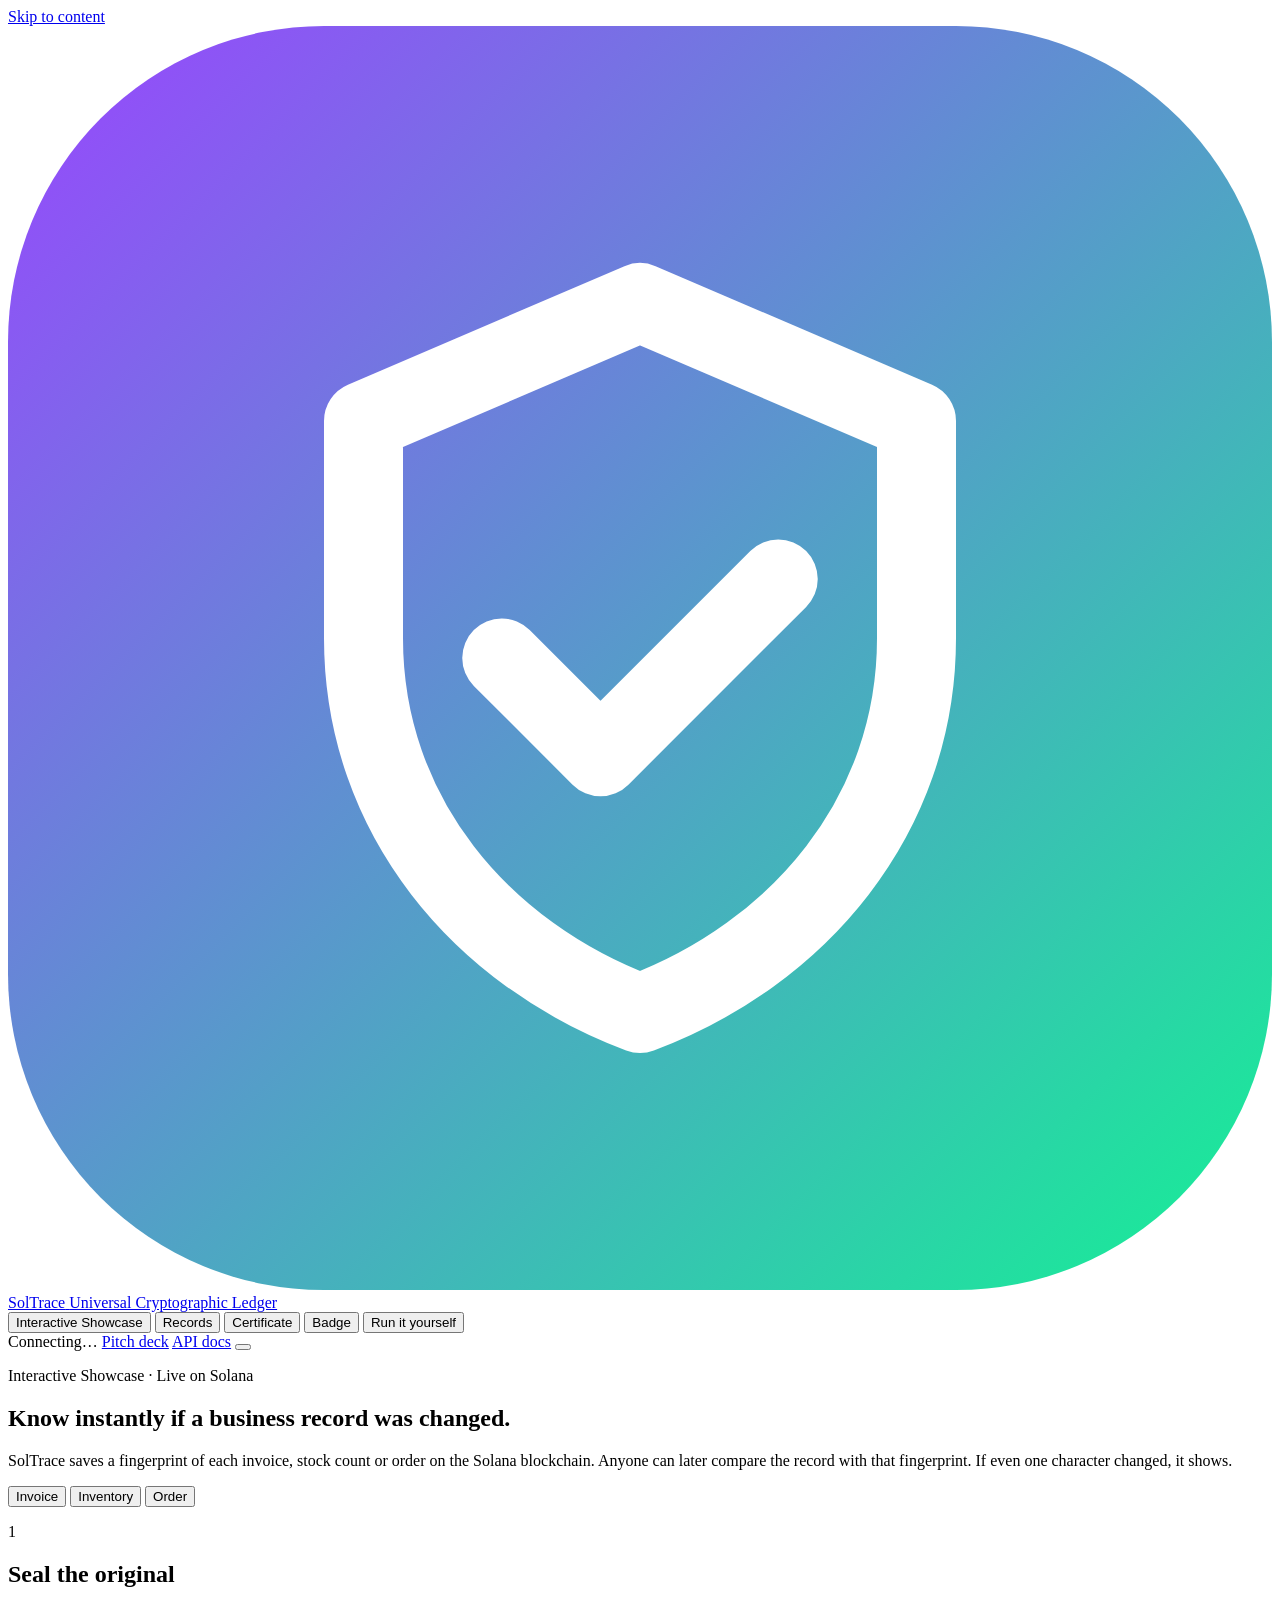
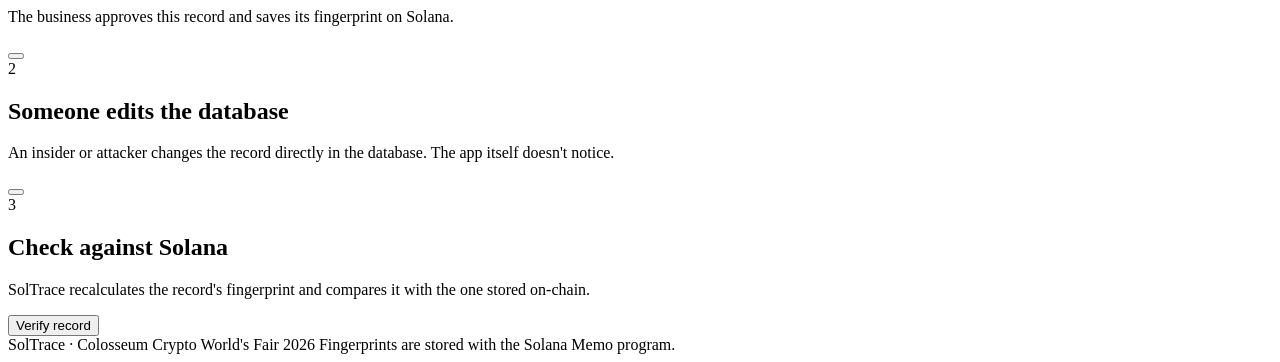
==== commit b333f0be: "feat(presentation): add web presentation viewer and route /presentation" ====
--- a/soltrace/static/index.html
+++ b/soltrace/static/index.html
@@ -57,6 +57,7 @@
           <span class="net-dot" aria-hidden="true"></span>
           <span id="net-label">Connecting…</span>
         </span>
+        <a class="btn btn-ghost btn-sm" href="/presentation" target="_blank" rel="noopener">Pitch deck</a>
         <a class="btn btn-ghost btn-sm" href="/docs" target="_blank" rel="noopener">API docs</a>
         <button class="btn btn-ghost btn-icon" id="theme-toggle" type="button" aria-label="Switch colour theme"></button>
       </div>
